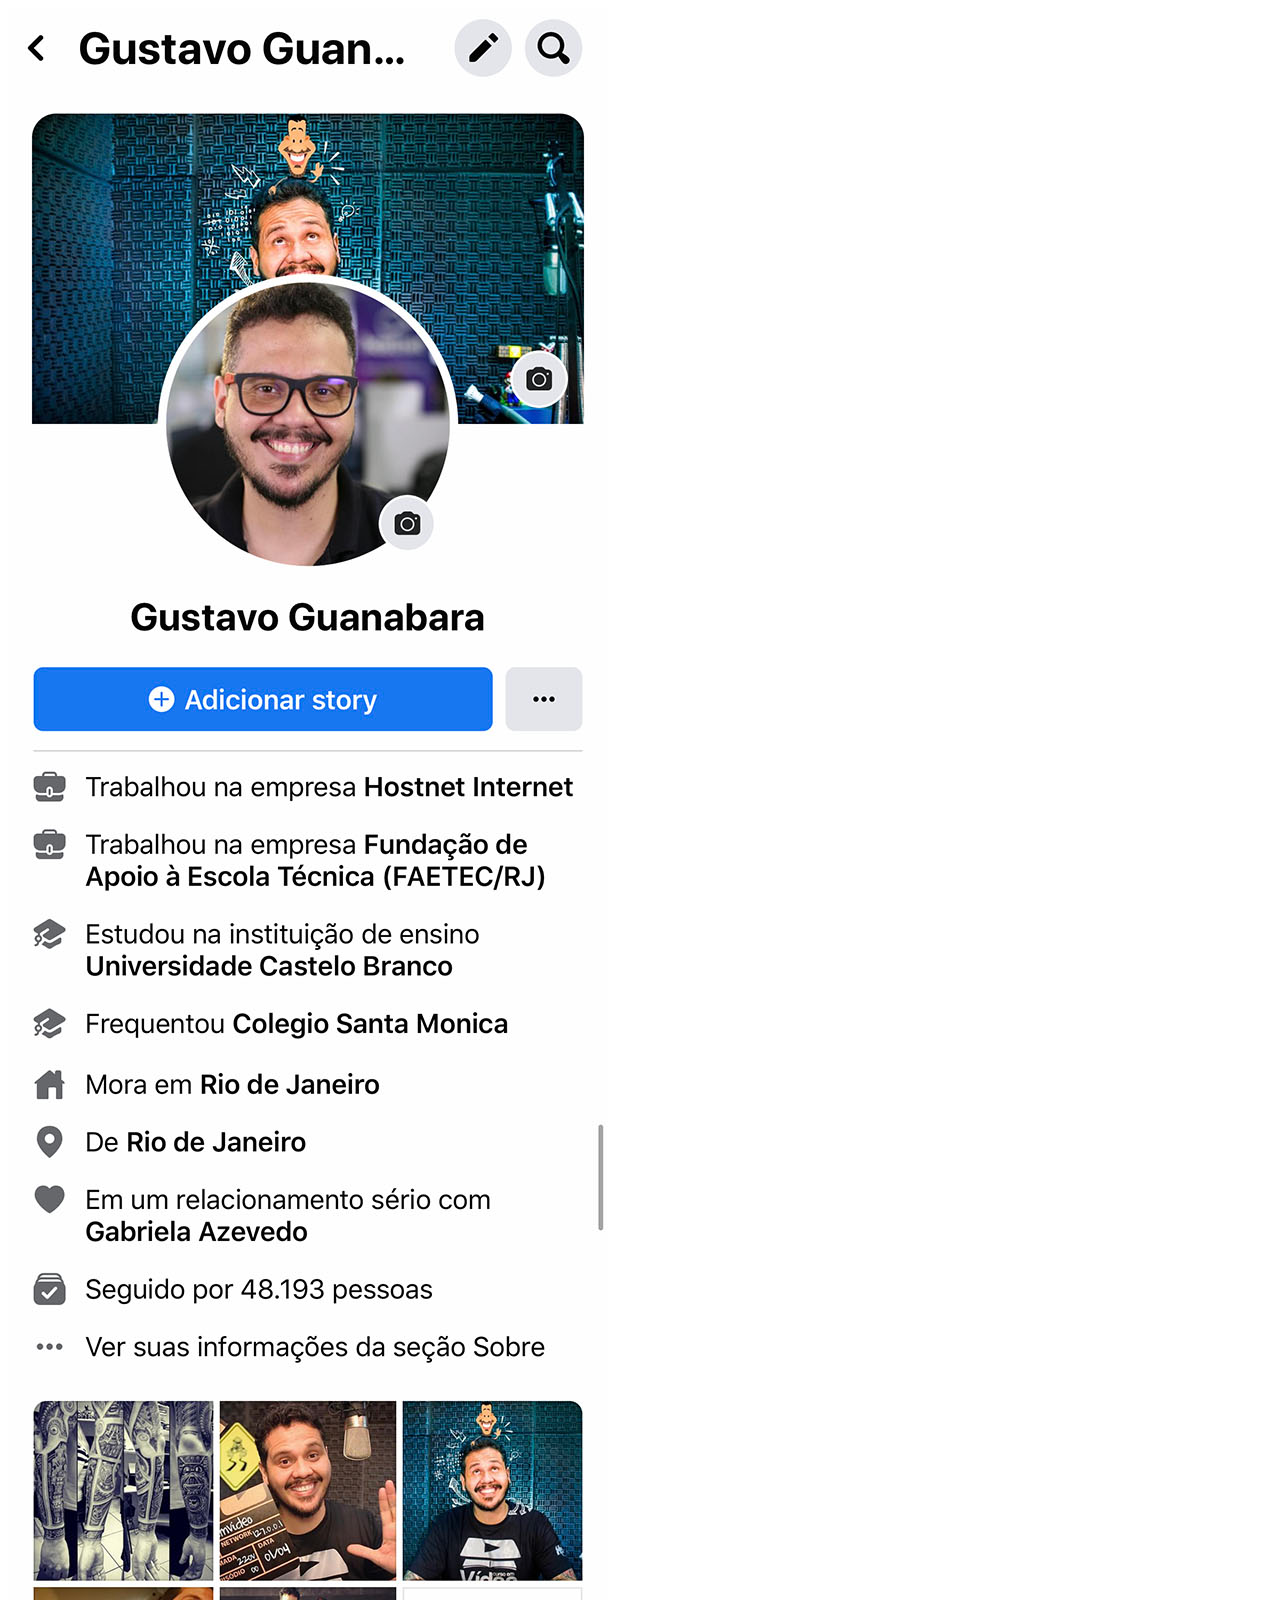
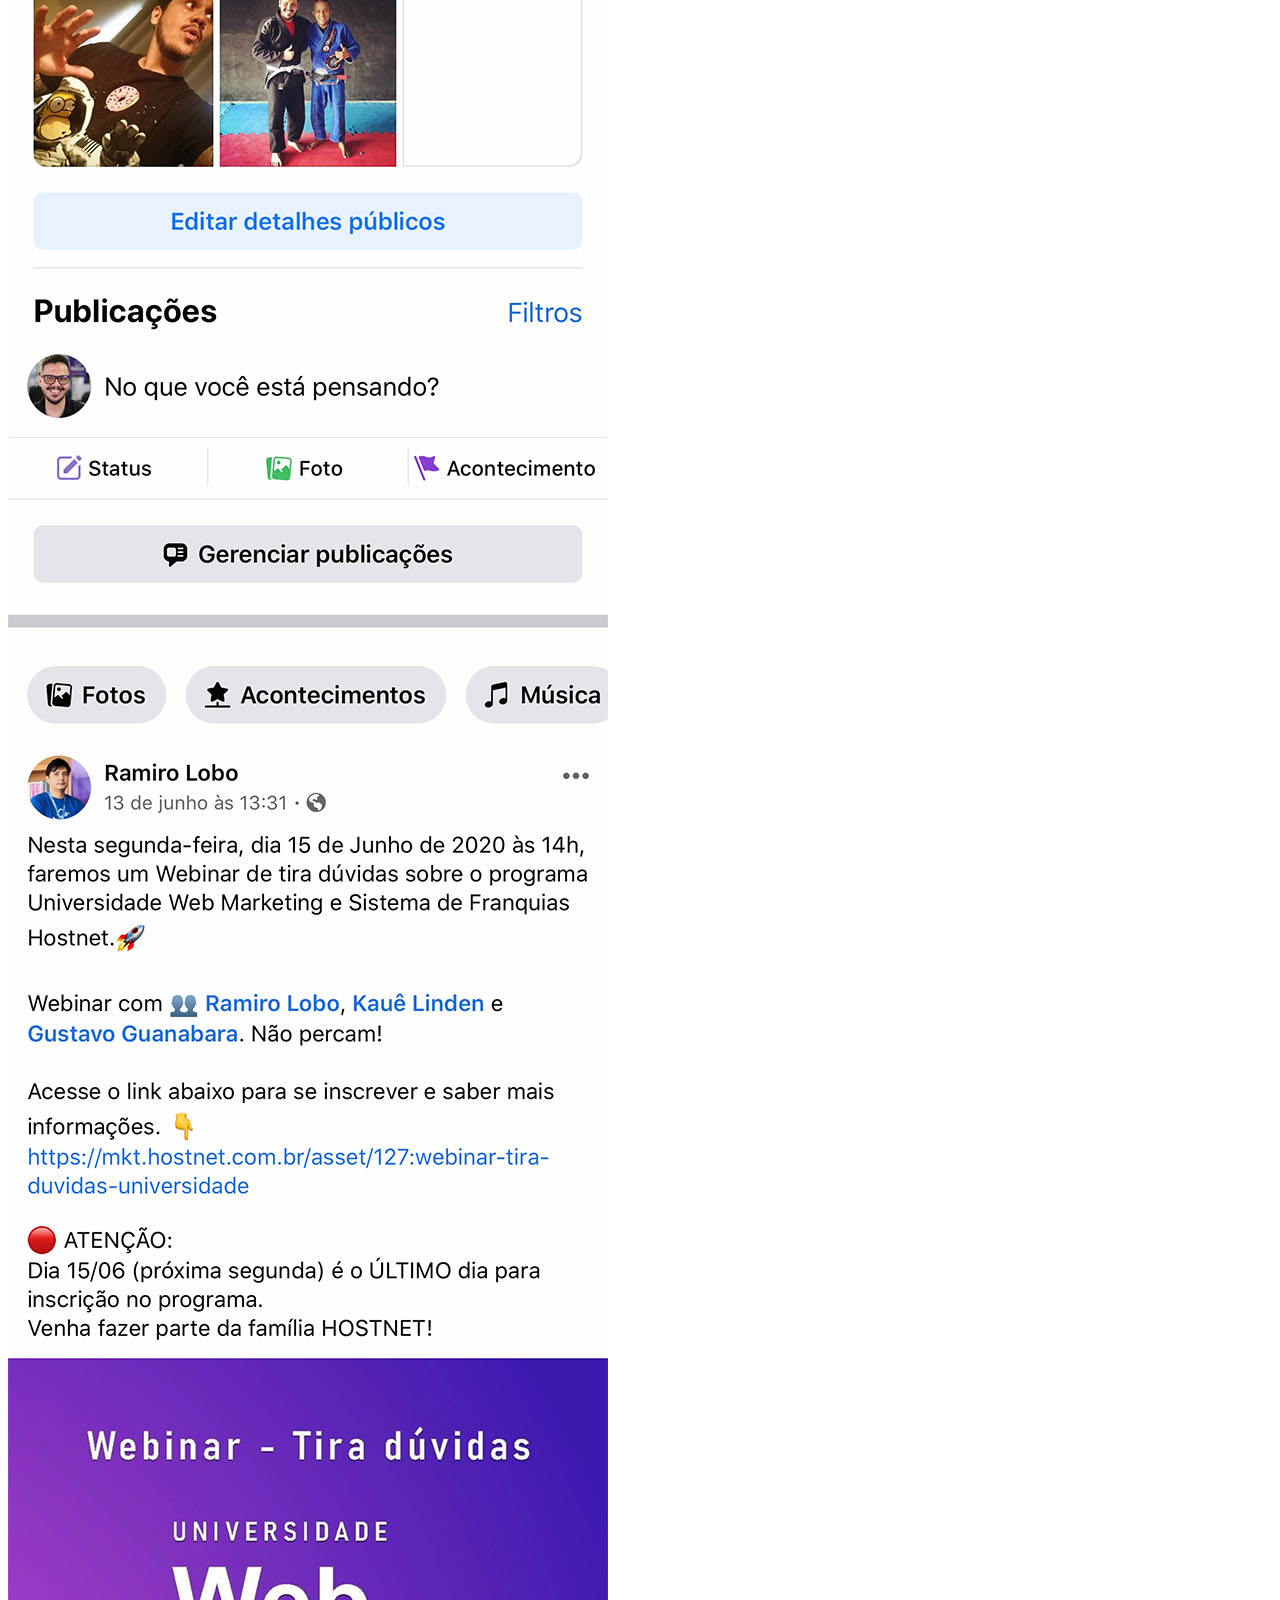
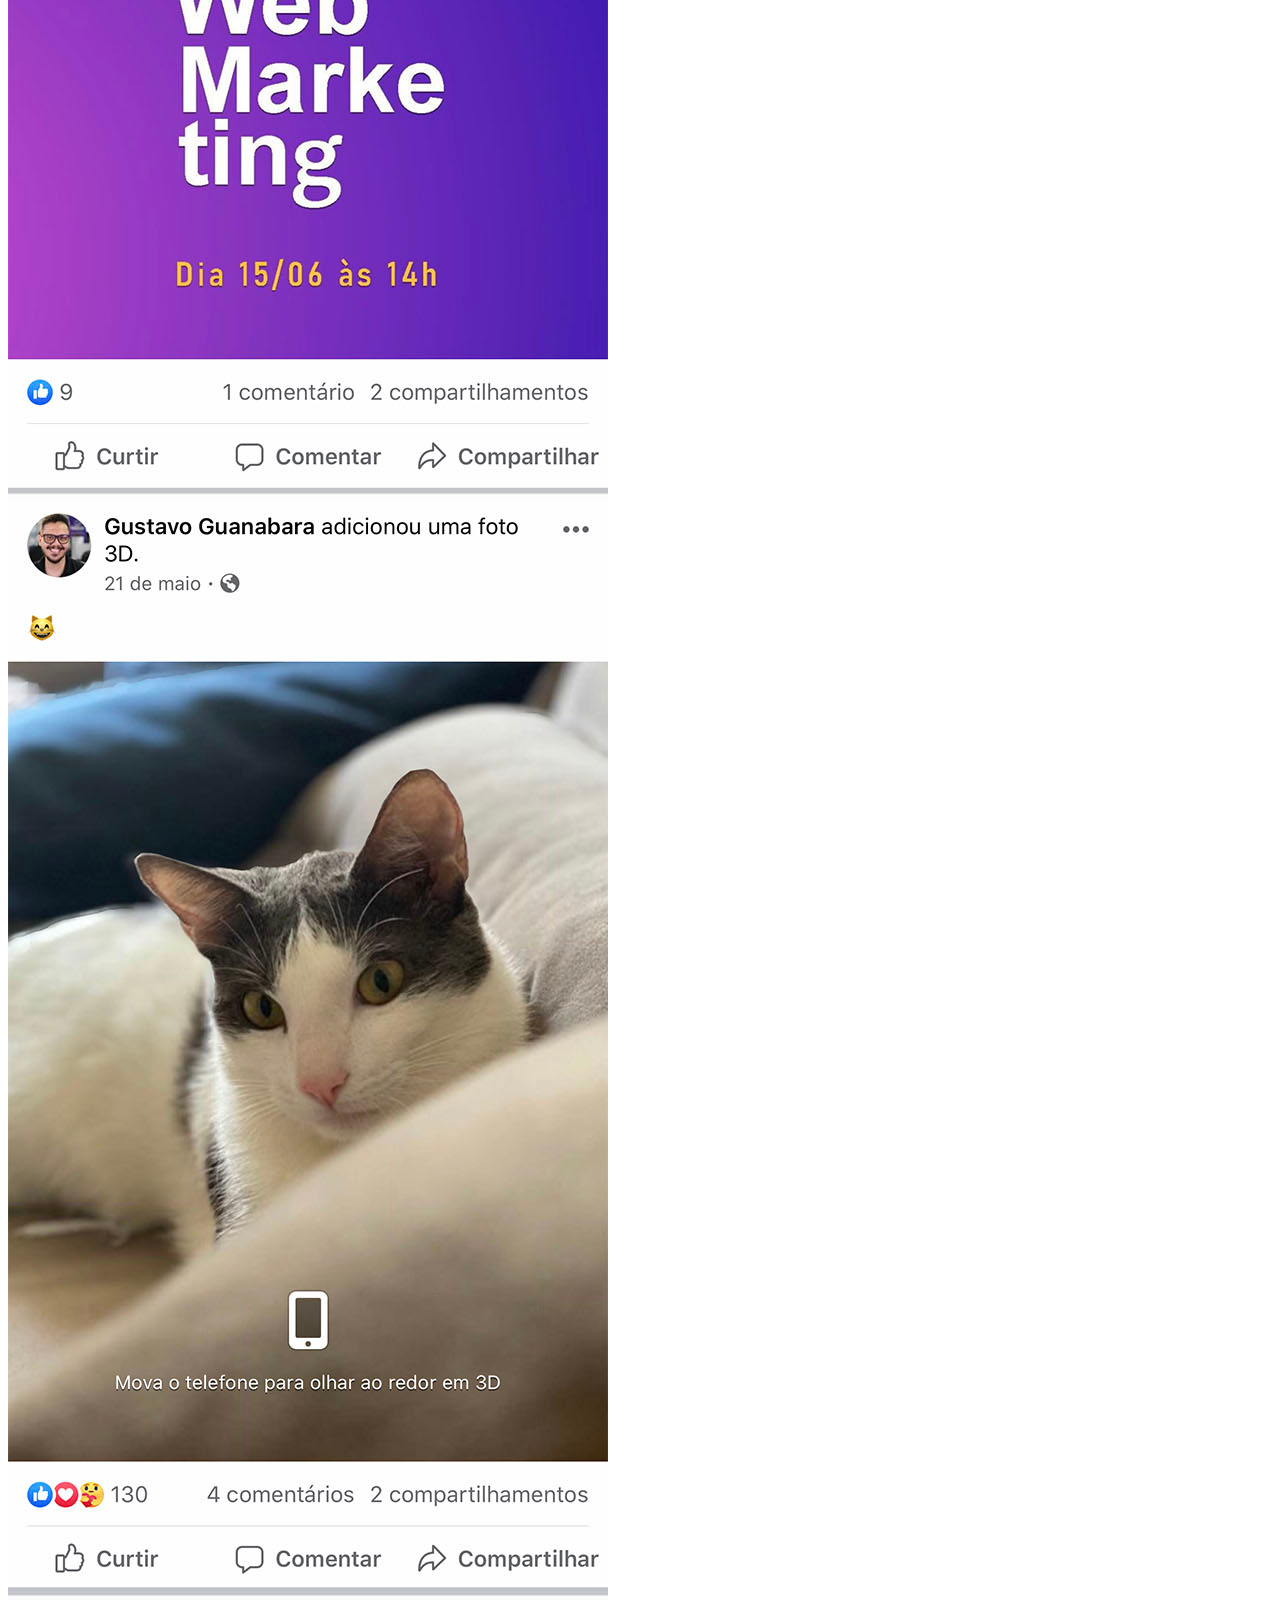
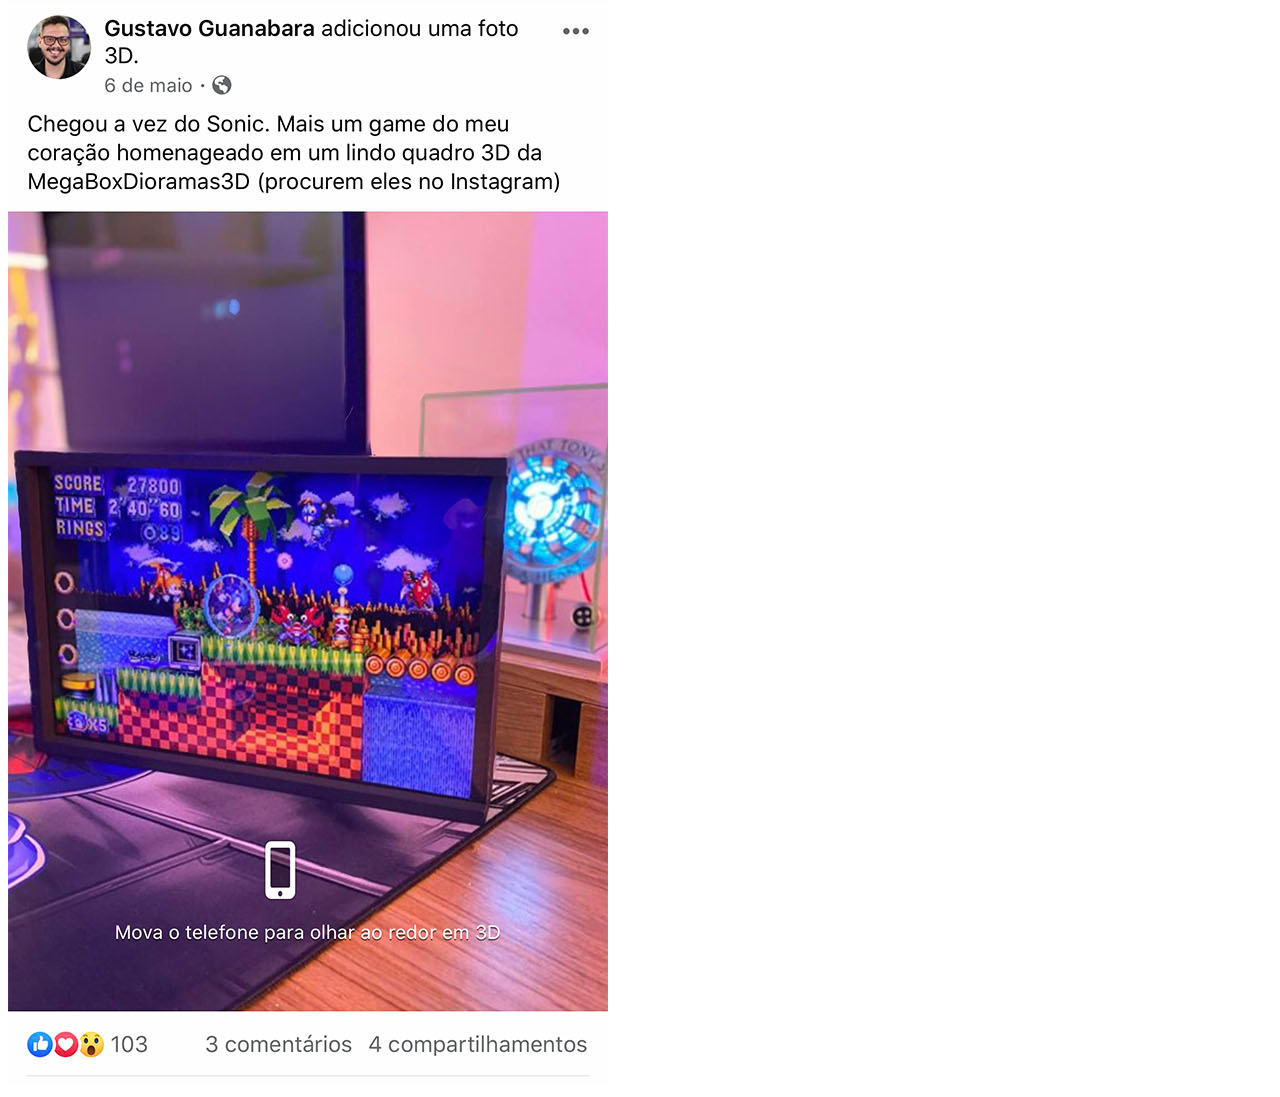
==== facebook.html @ 5e22e530 "primeira att projeto redes" ====
<!DOCTYPE html>
<html lang="pt-br">
<head>
    <meta charset="UTF-8">
    <meta http-equiv="X-UA-Compatible" content="IE=edge">
    <meta name="viewport" content="width=device-width, initial-scale=1.0">
    <title>Document</title>
</head>
<body>
    <img src="imagens/tela-facebook.jpg" alt="tela do facebook">
</body>
</html>
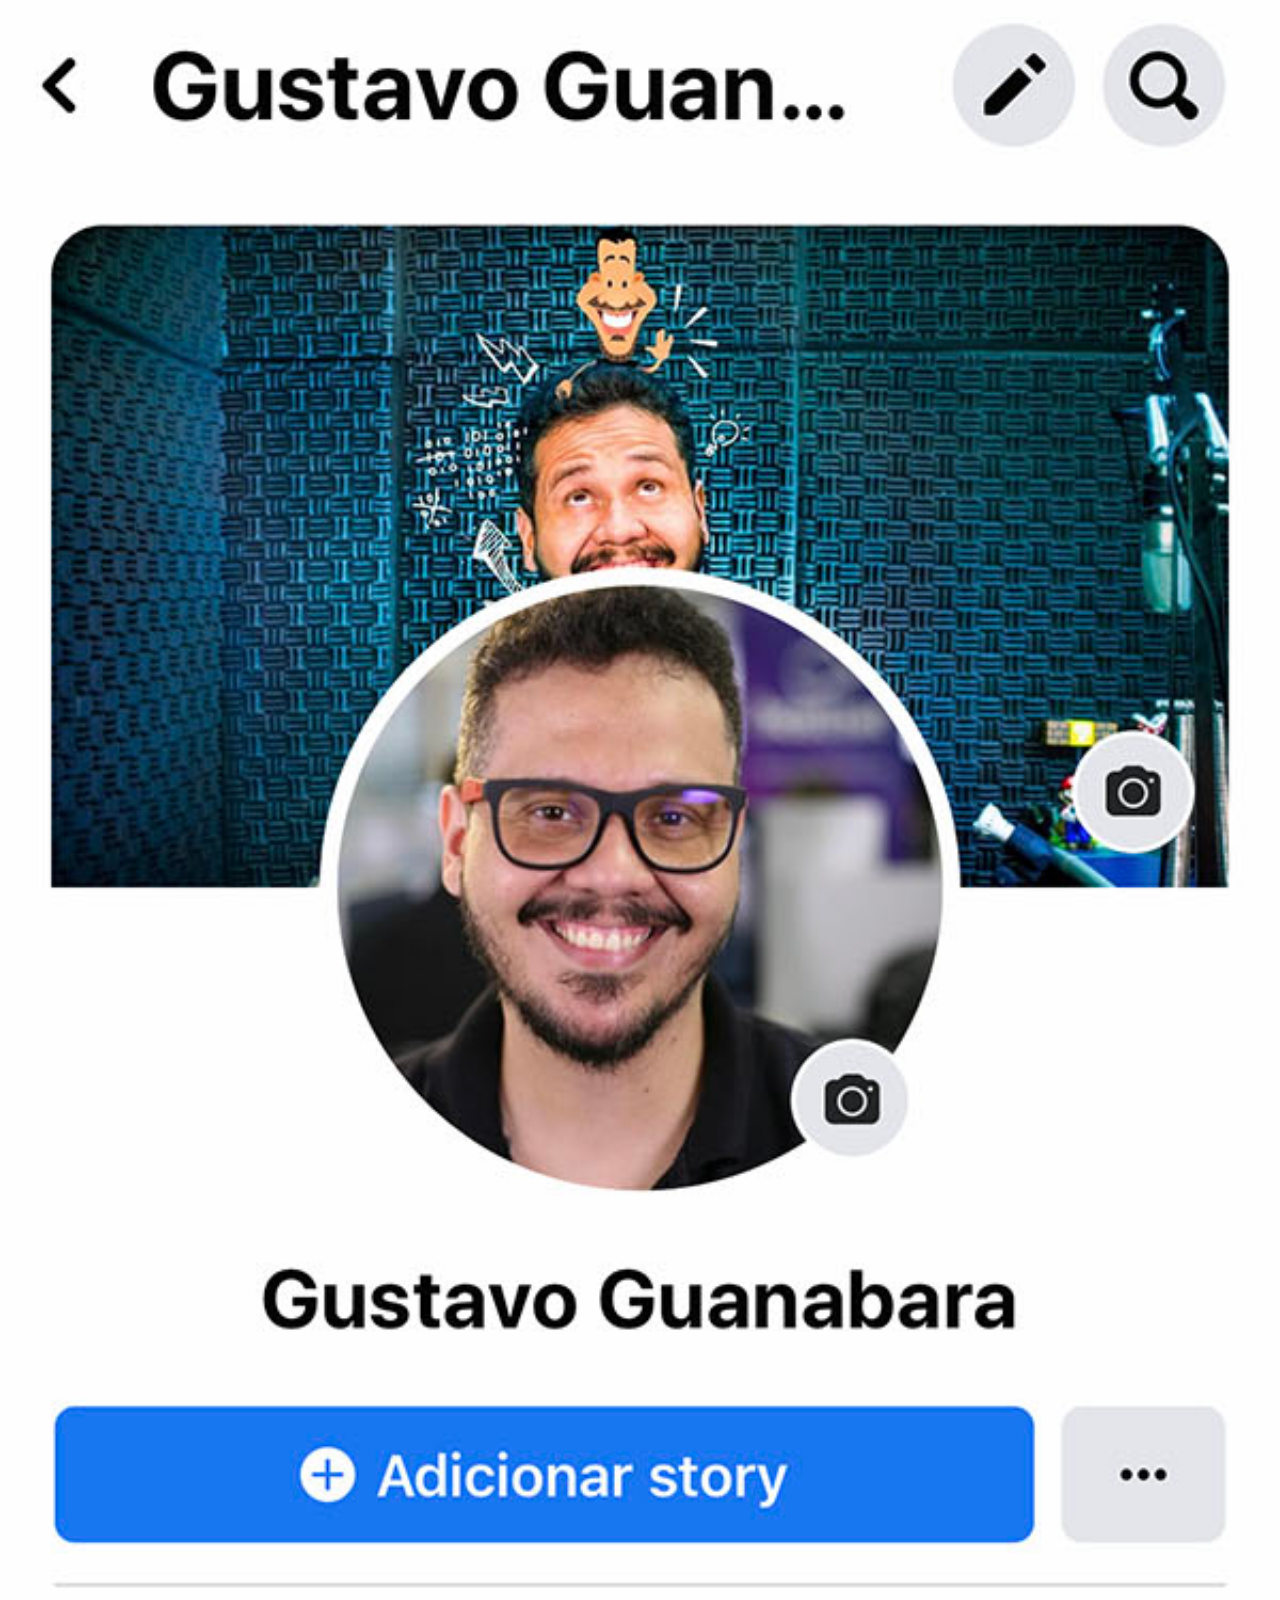
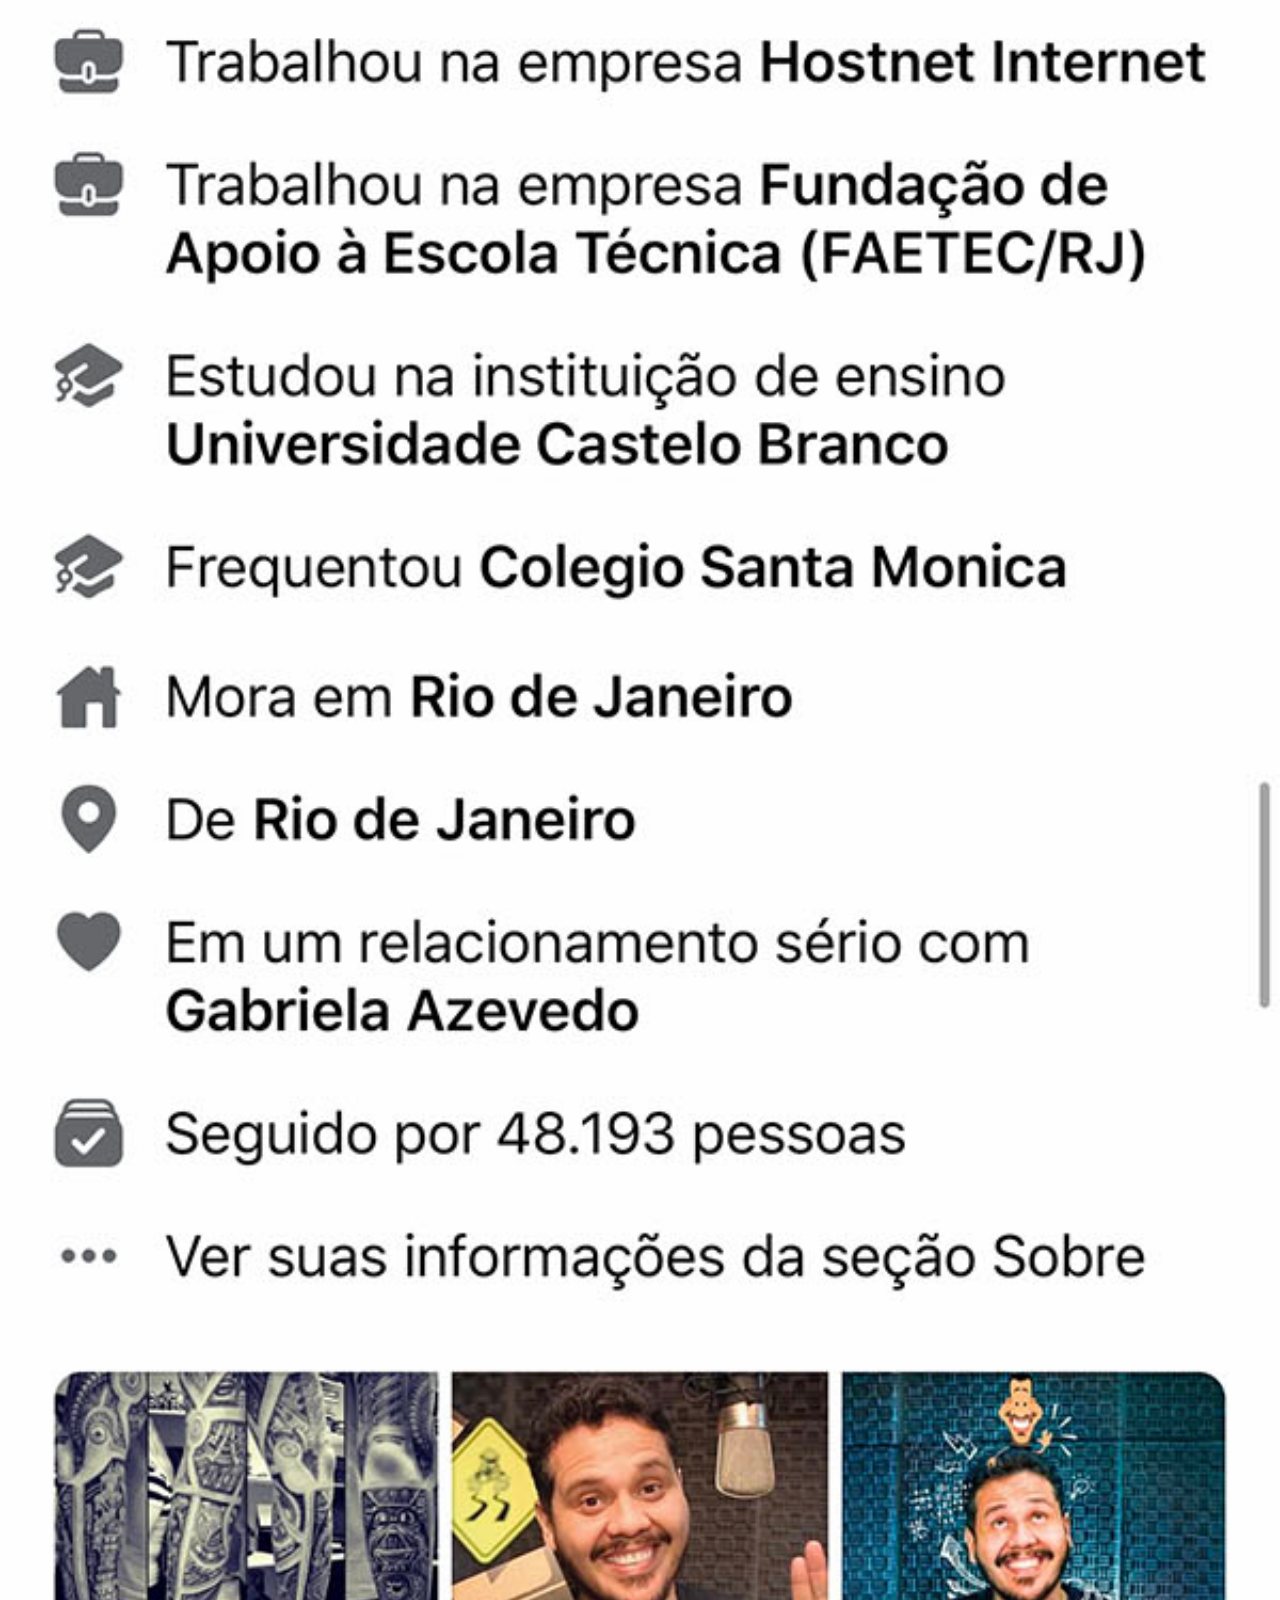
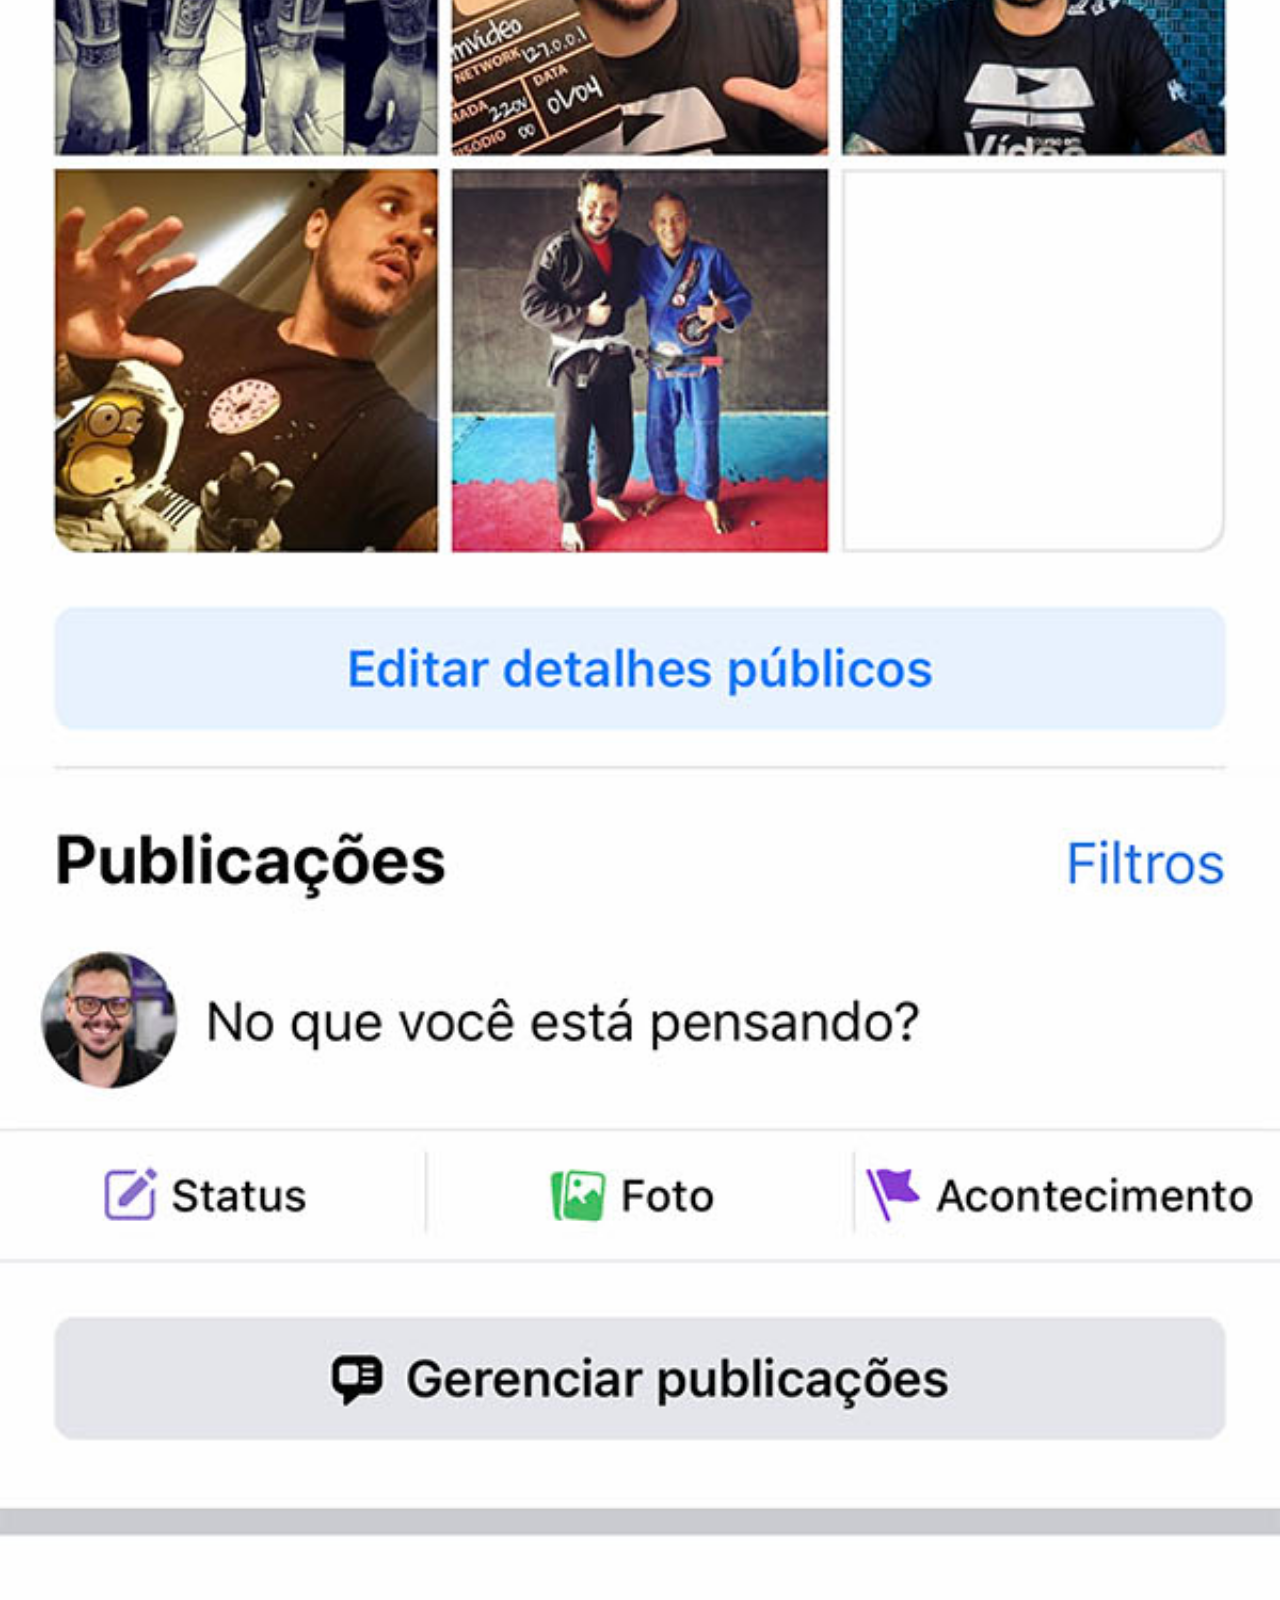
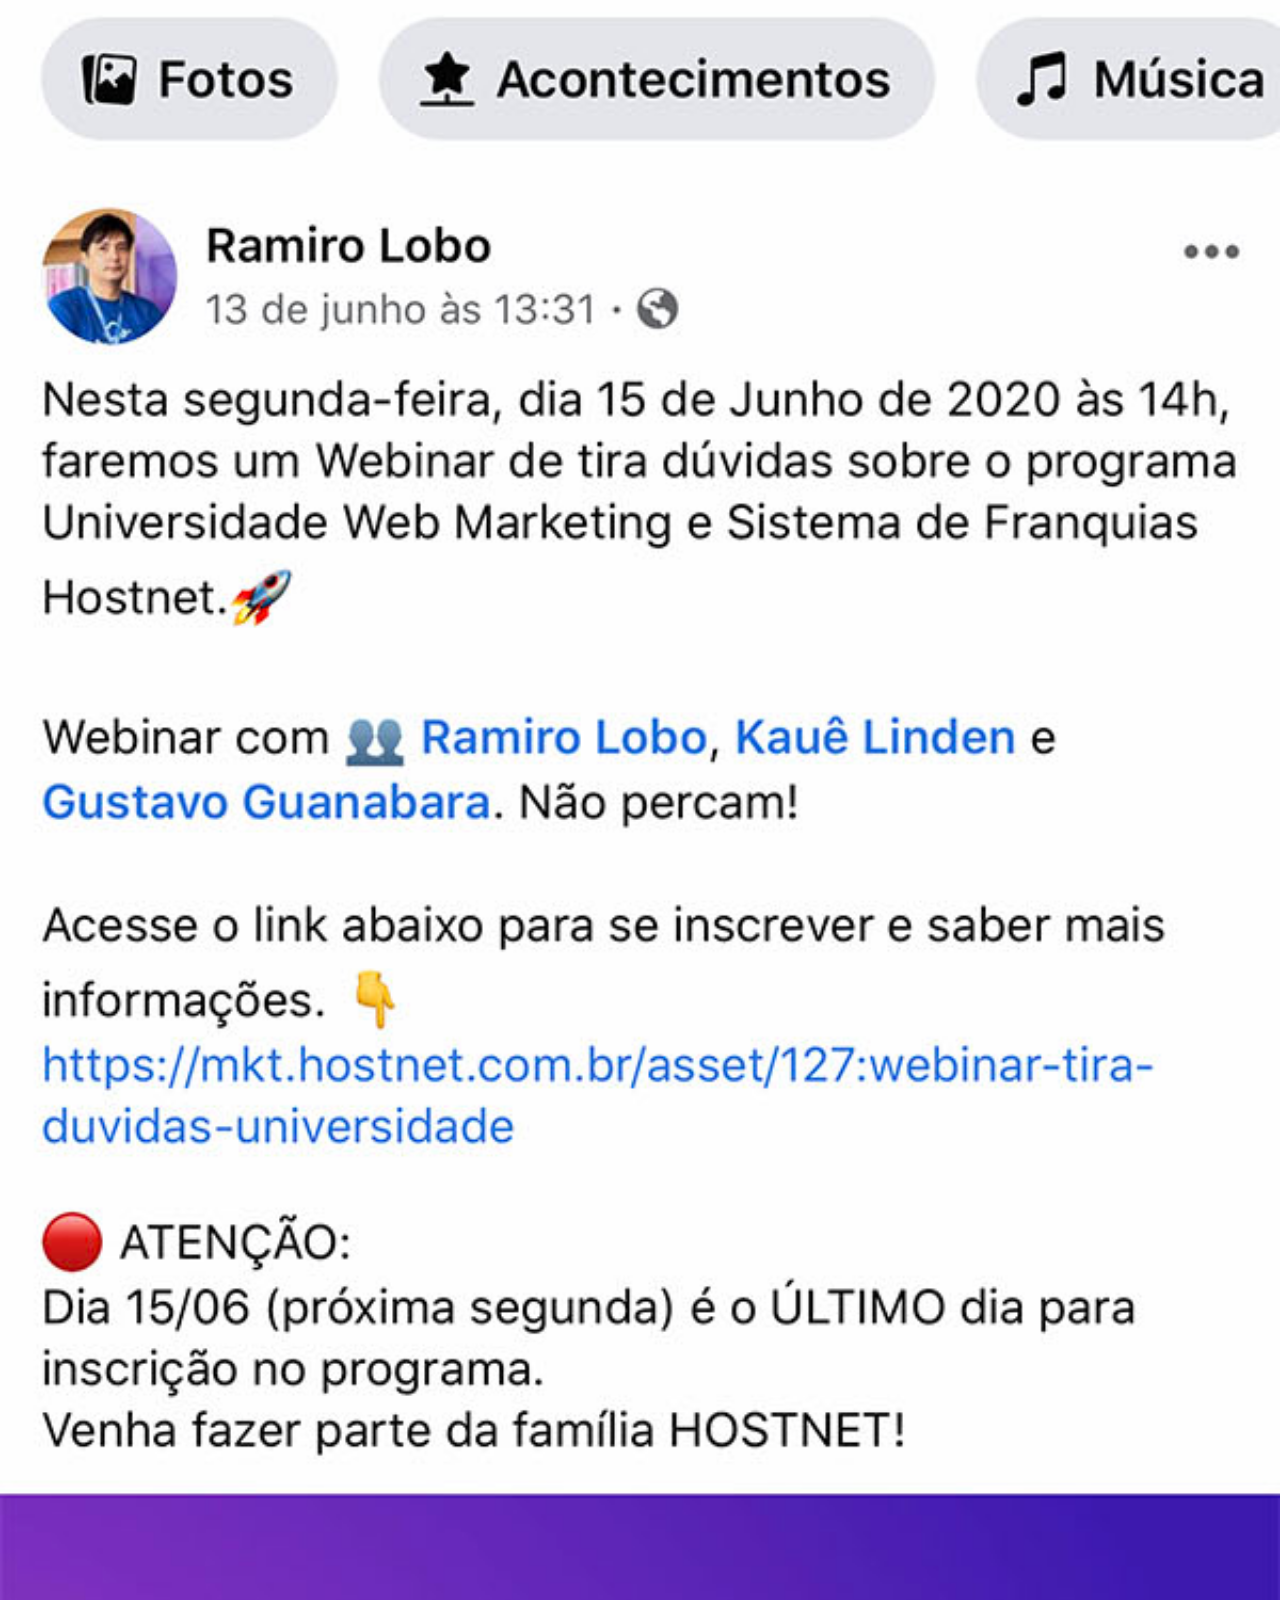
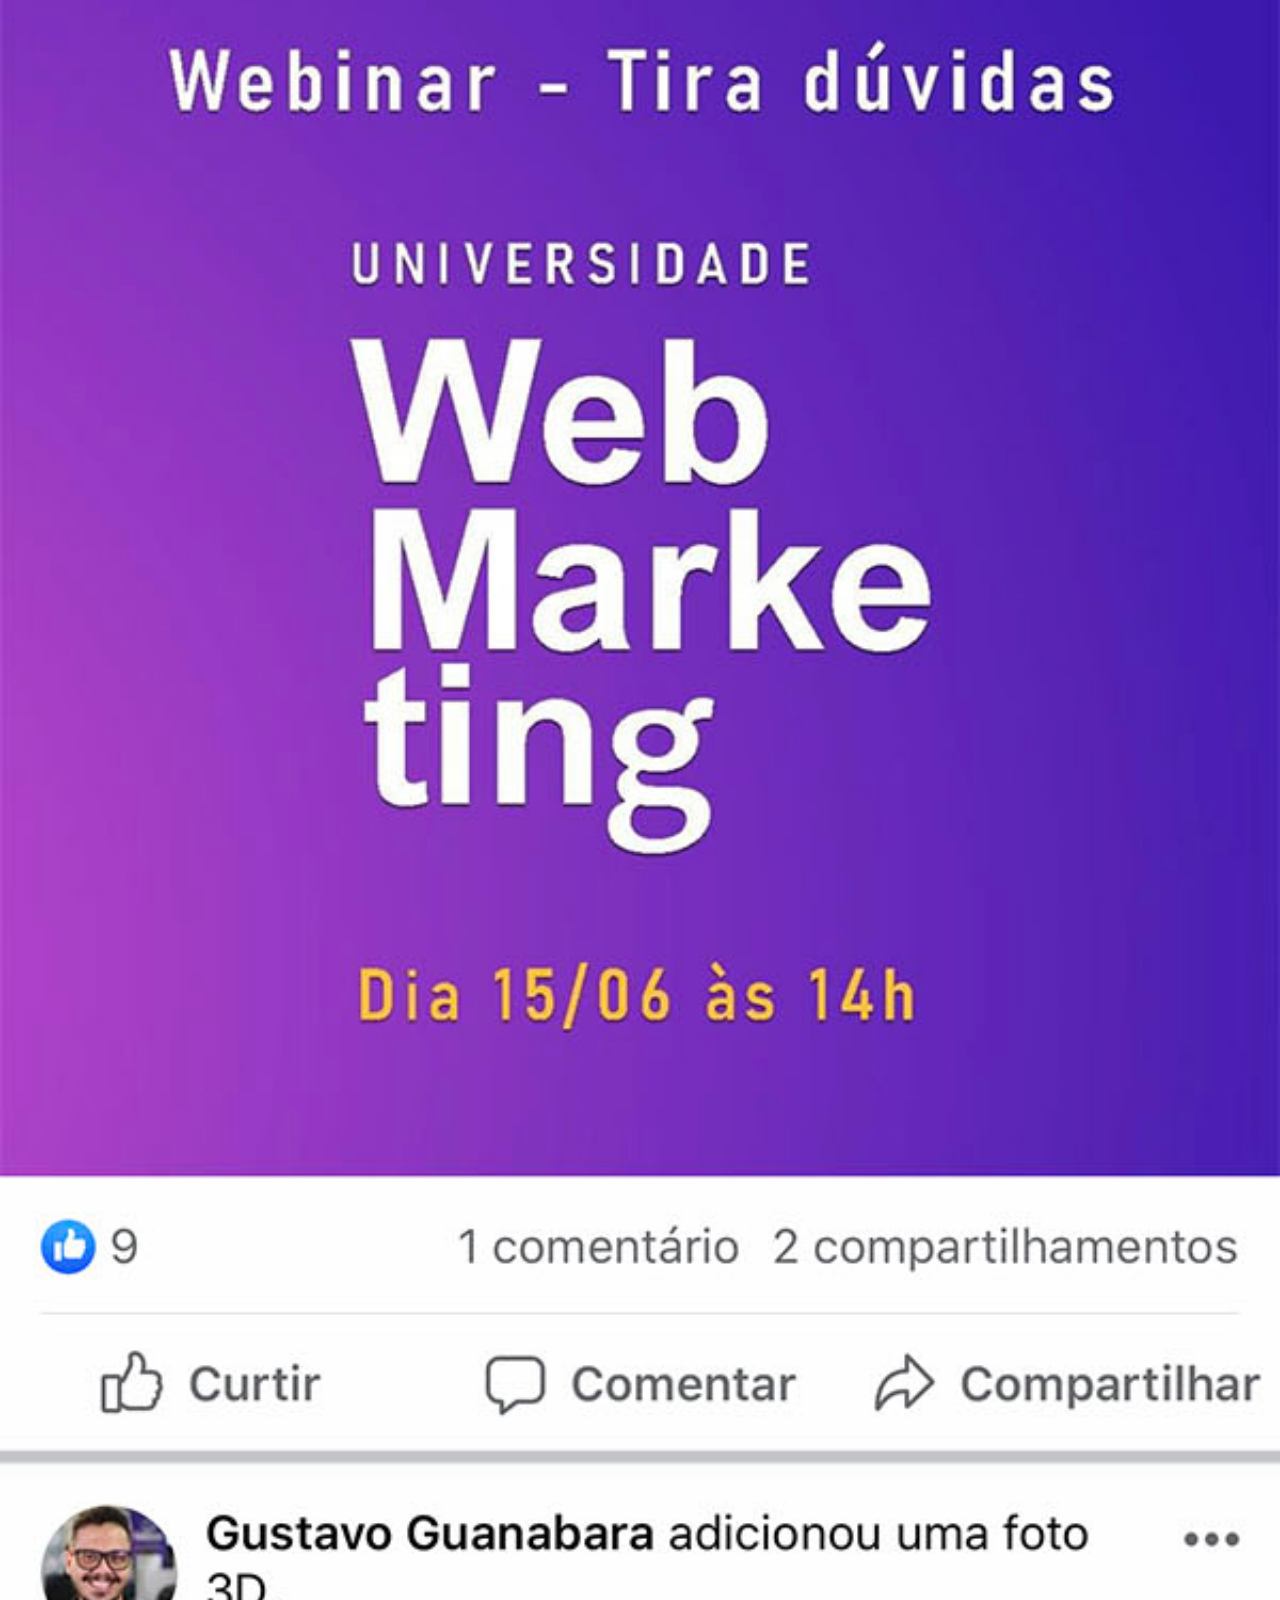
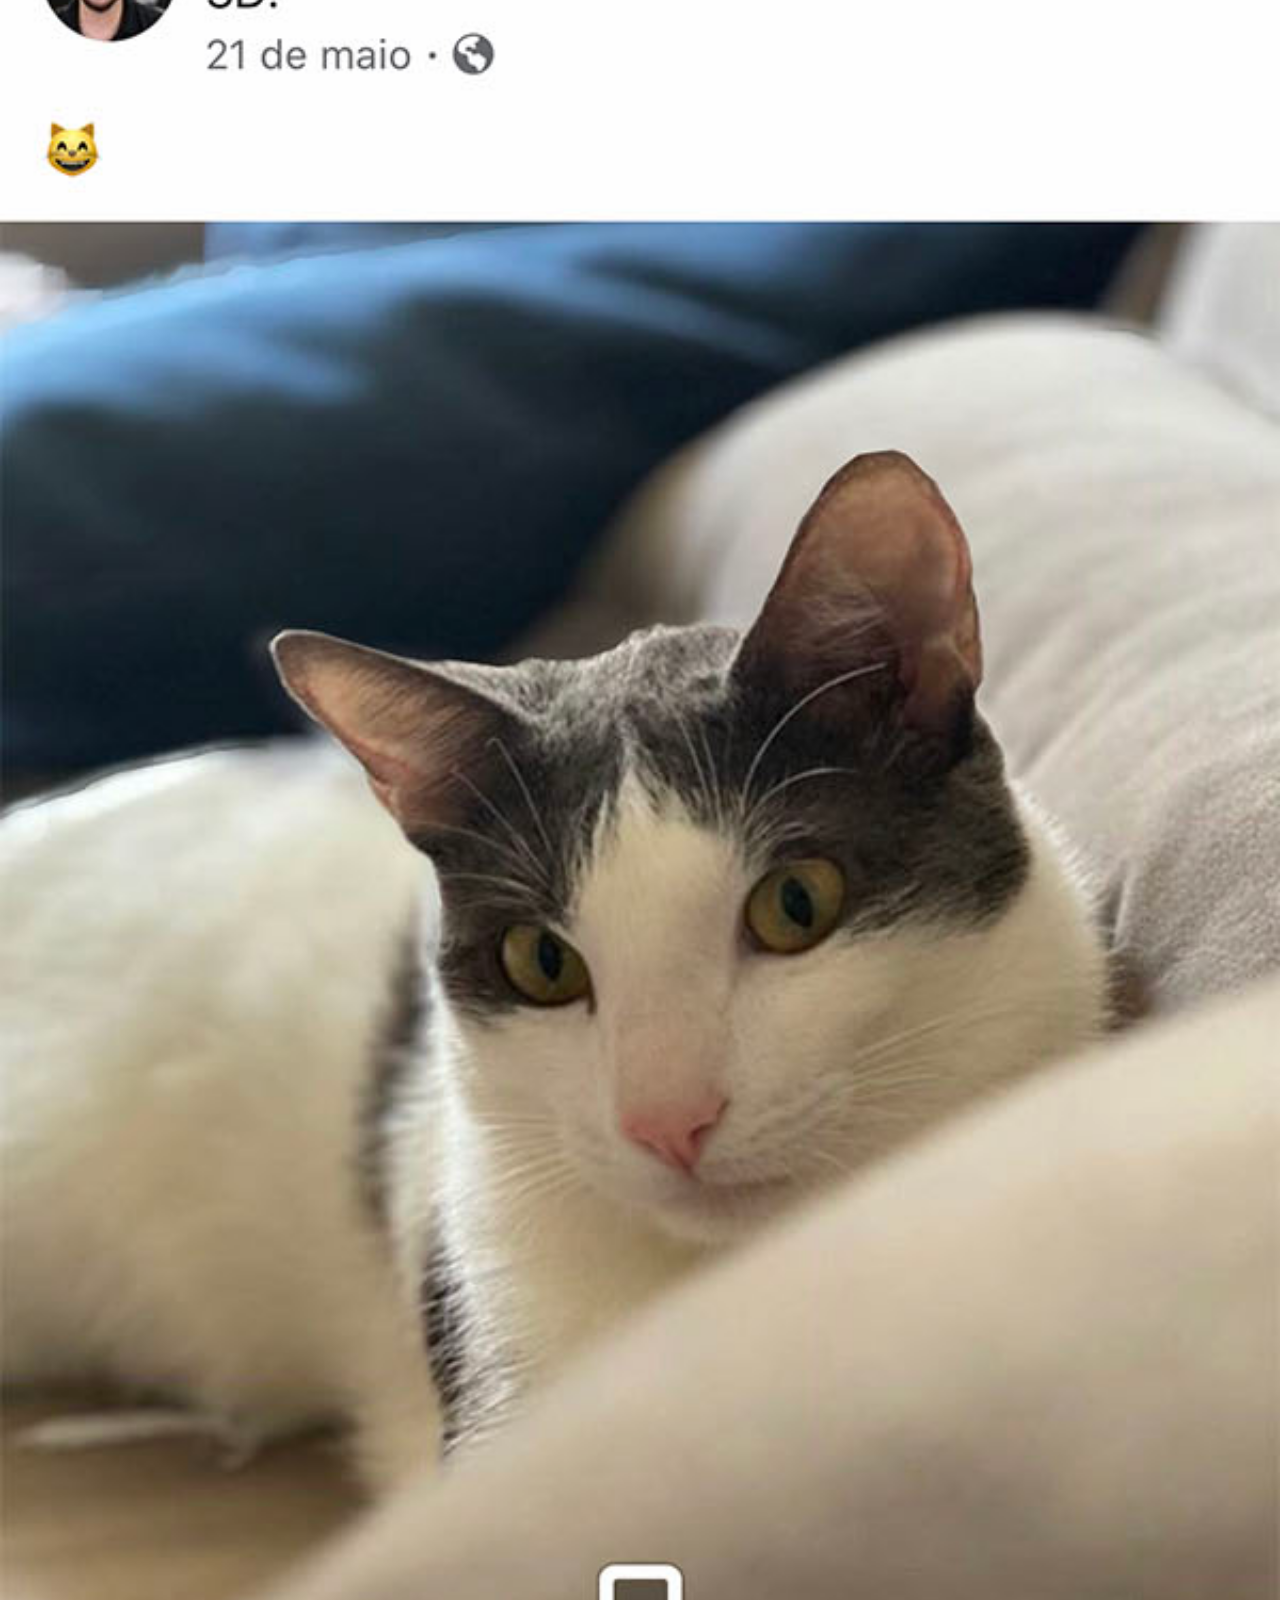
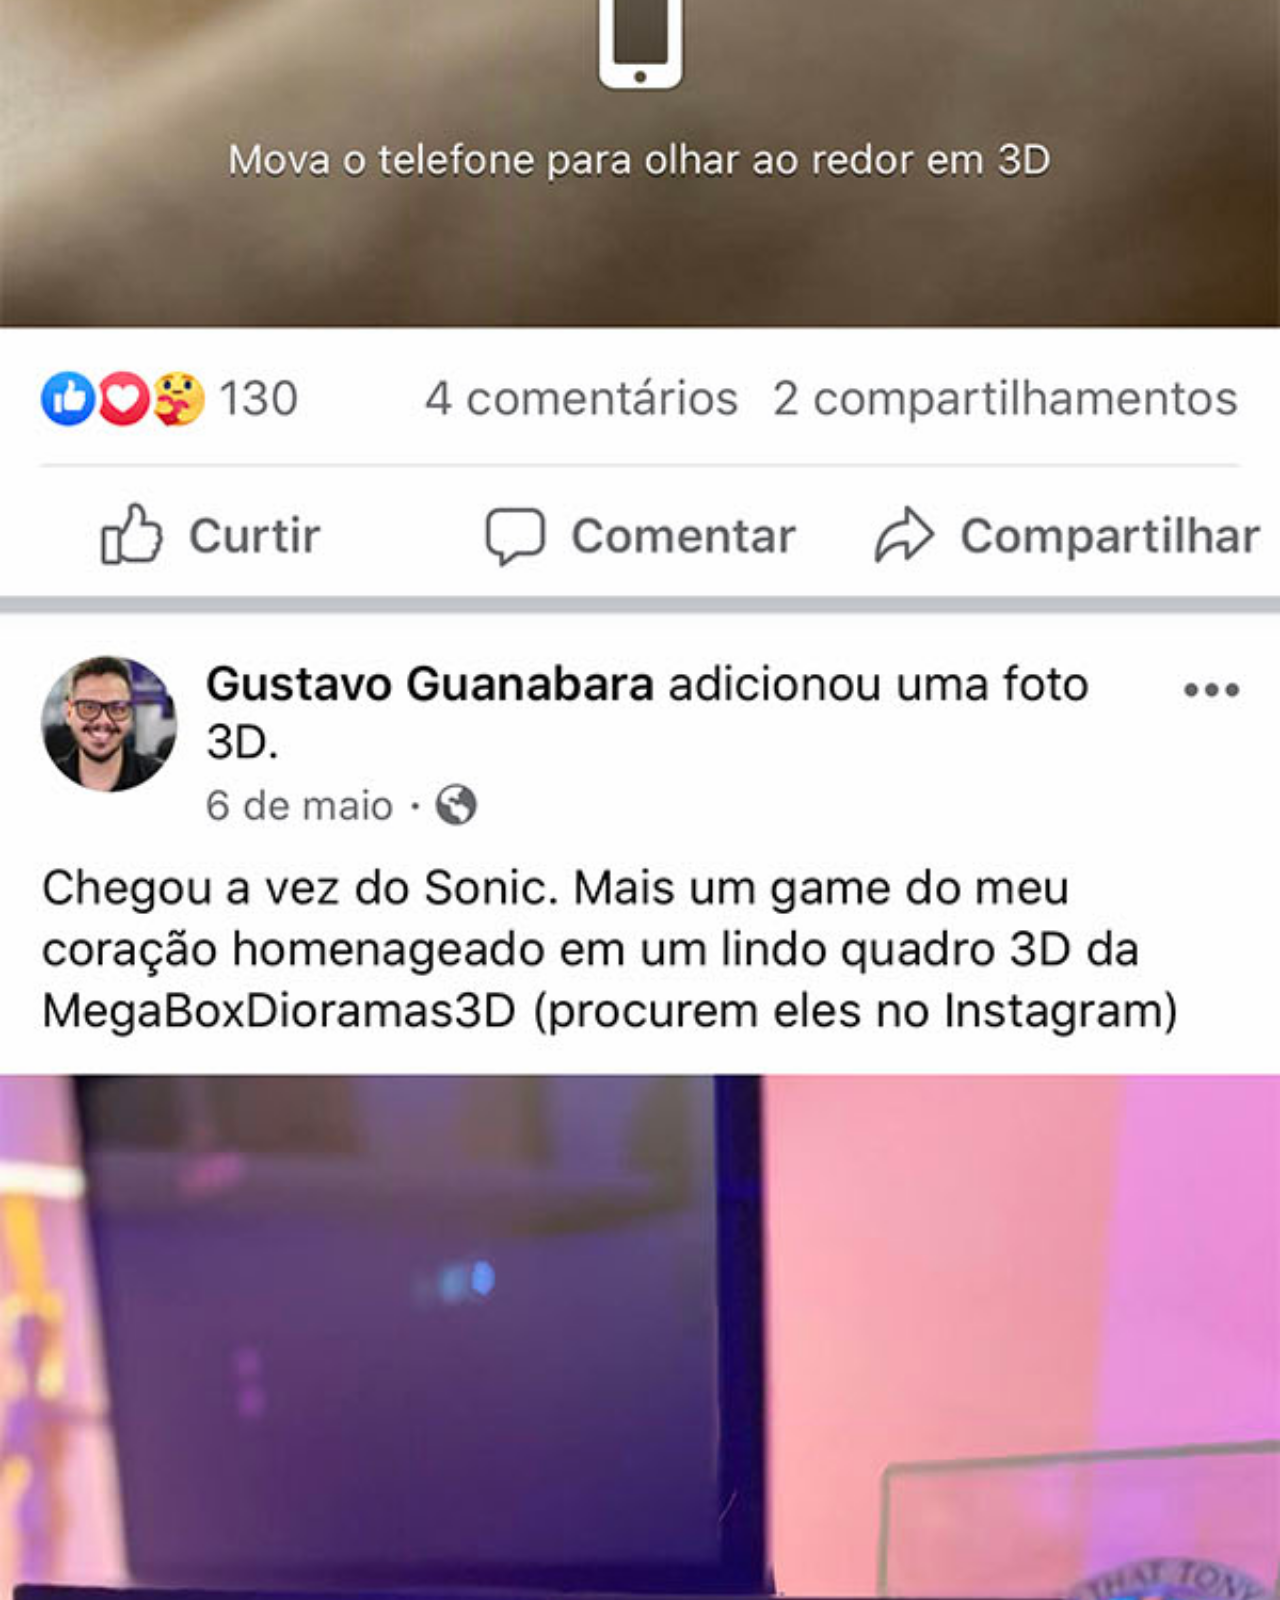
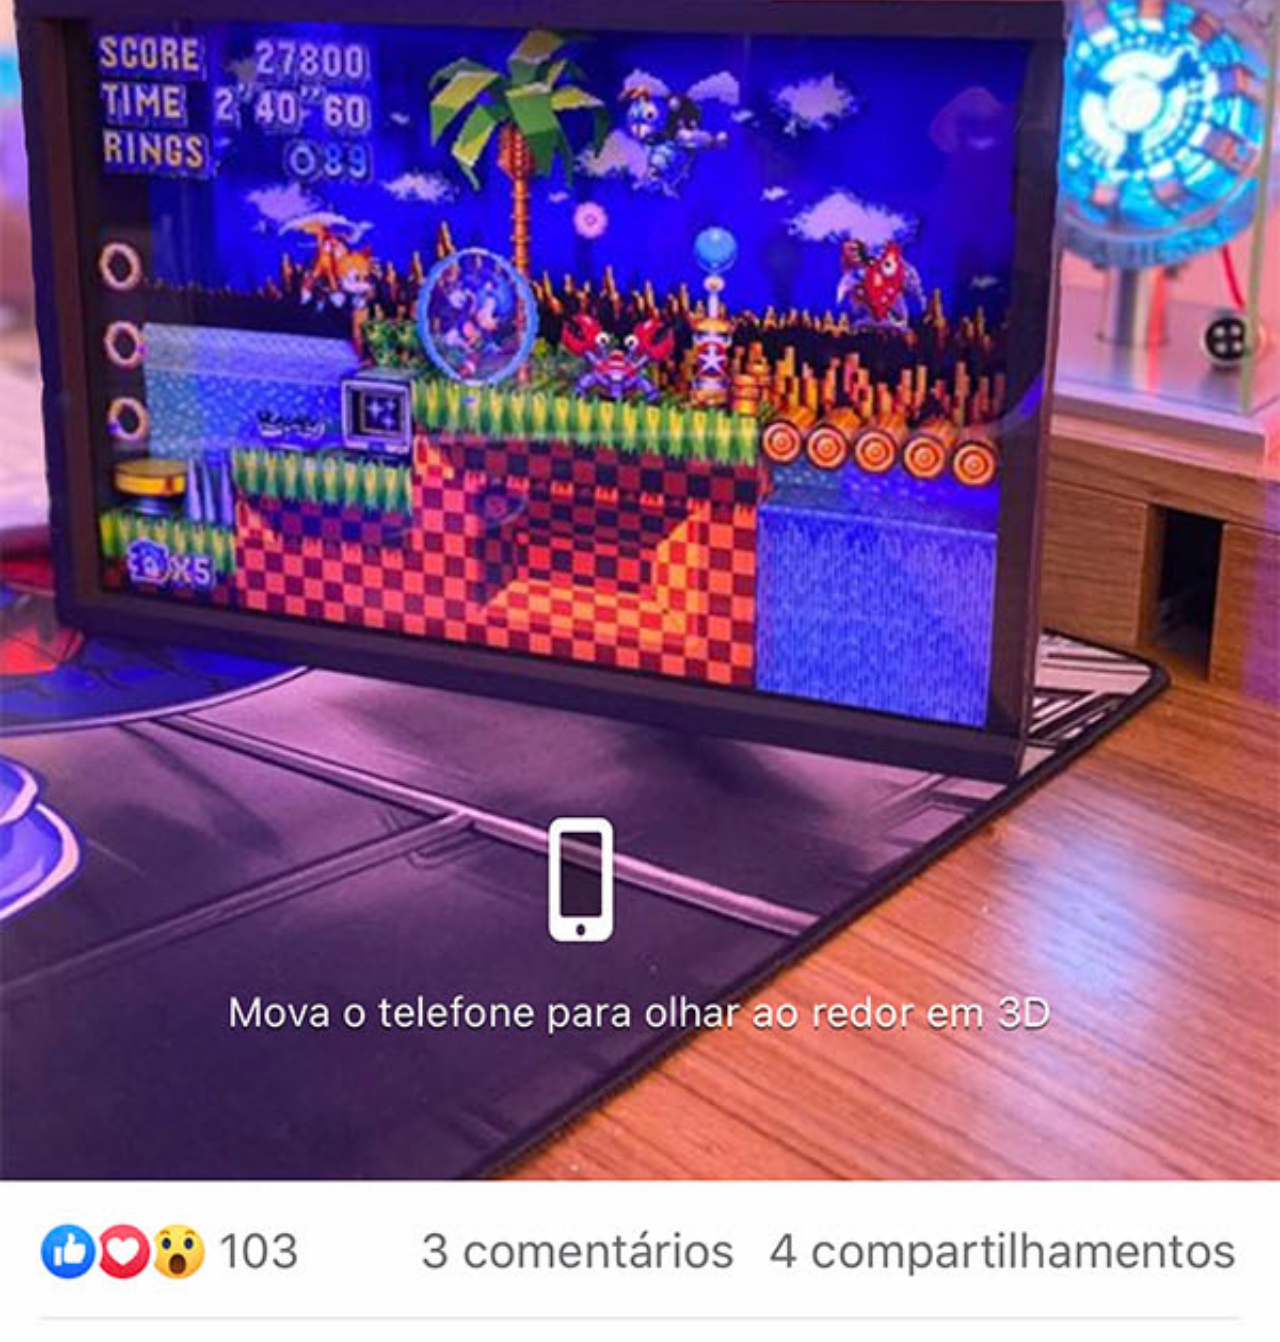
==== commit 0c6bc239: "melhorando alguns detalhes" ====
--- a/facebook.html
+++ b/facebook.html
@@ -4,6 +4,7 @@
     <meta charset="UTF-8">
     <meta http-equiv="X-UA-Compatible" content="IE=edge">
     <meta name="viewport" content="width=device-width, initial-scale=1.0">
+    <link rel="stylesheet" href="style-social.css">
     <title>Document</title>
 </head>
 <body>
--- a/style-social.css
+++ b/style-social.css
@@ -0,0 +1,24 @@
+* {
+    margin: 0px;
+    padding: 0px;
+    font-family: Arial, Helvetica, sans-serif;
+}
+img {
+    width: 100%
+}
+a {
+    background-color: rgba(255, 0, 0, 0.562);
+    color:white;
+    padding: 20px;
+    display: block;
+    font-weight: bolder;
+    text-align: center;
+    text-decoration: none;
+}
+a:hover {
+    background-color: red;
+}
+::-webkit-scrollbar {
+    width: 0;
+    height: 0;
+}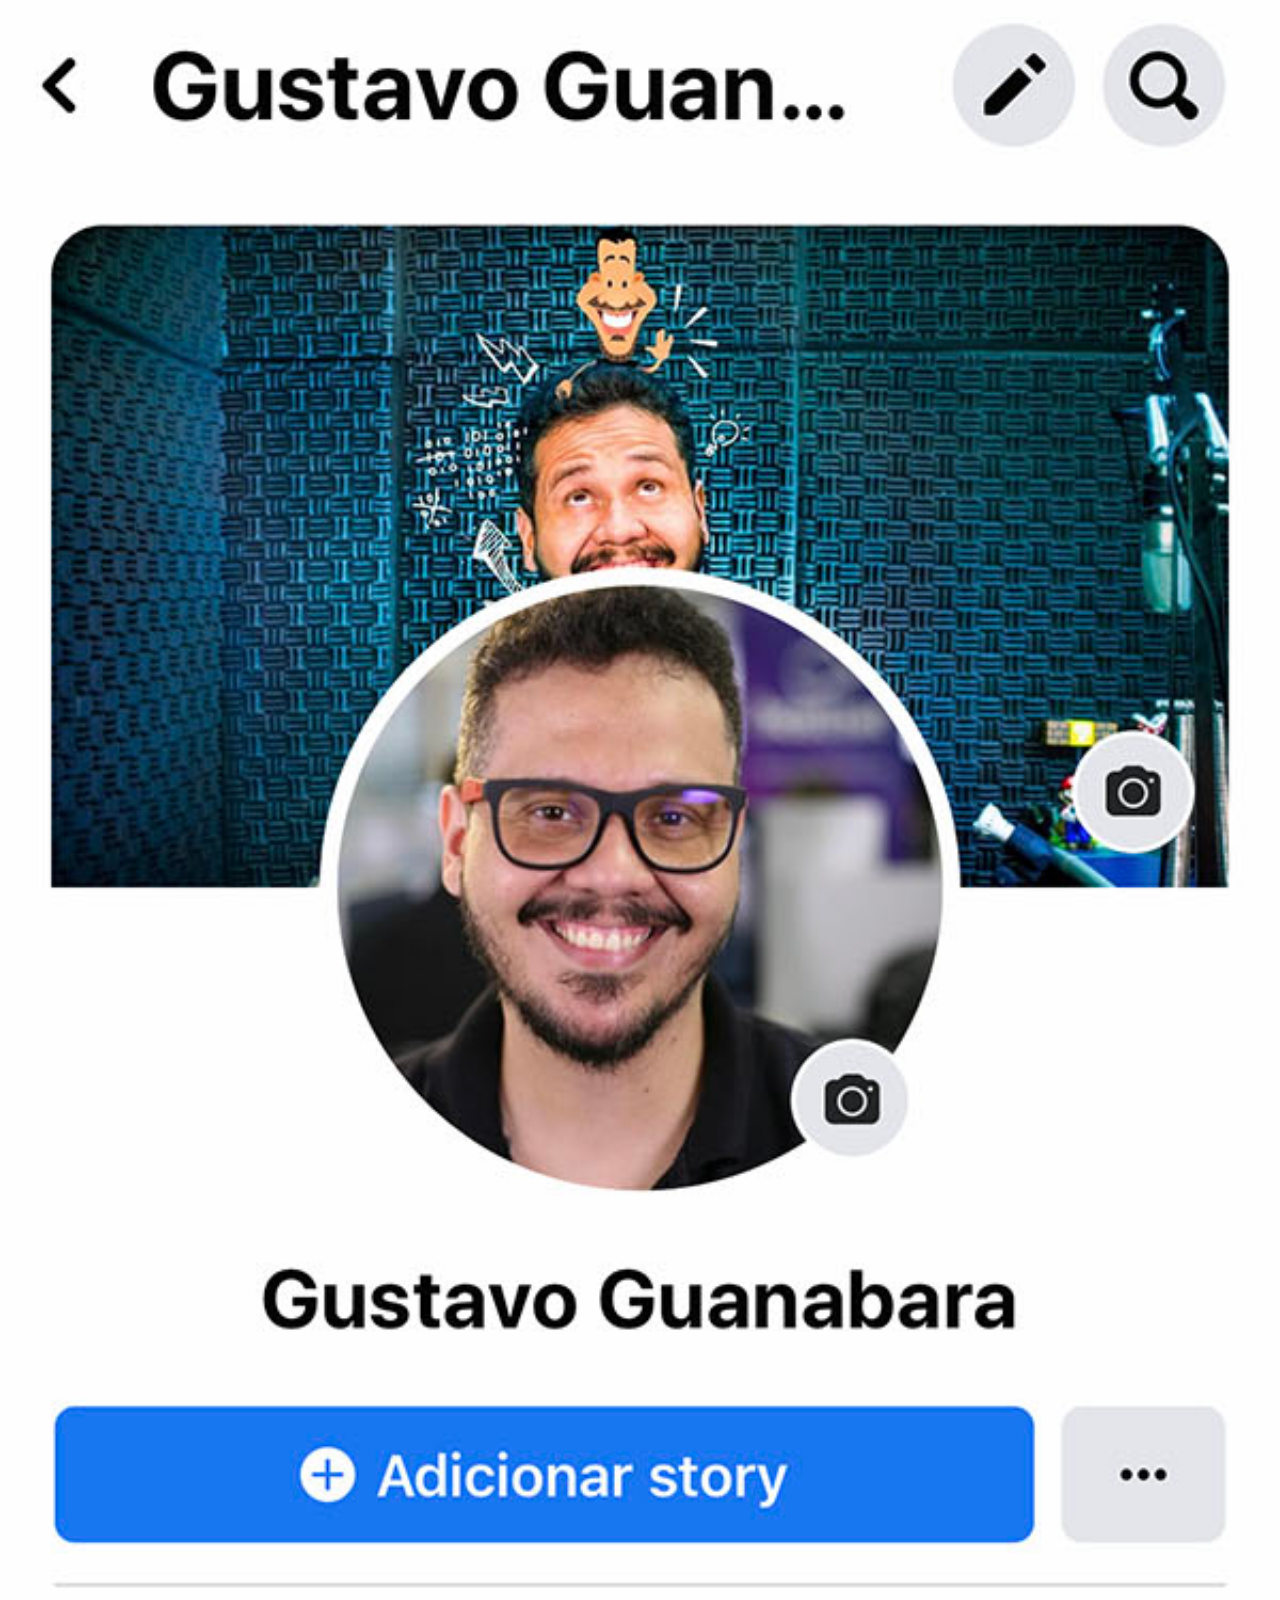
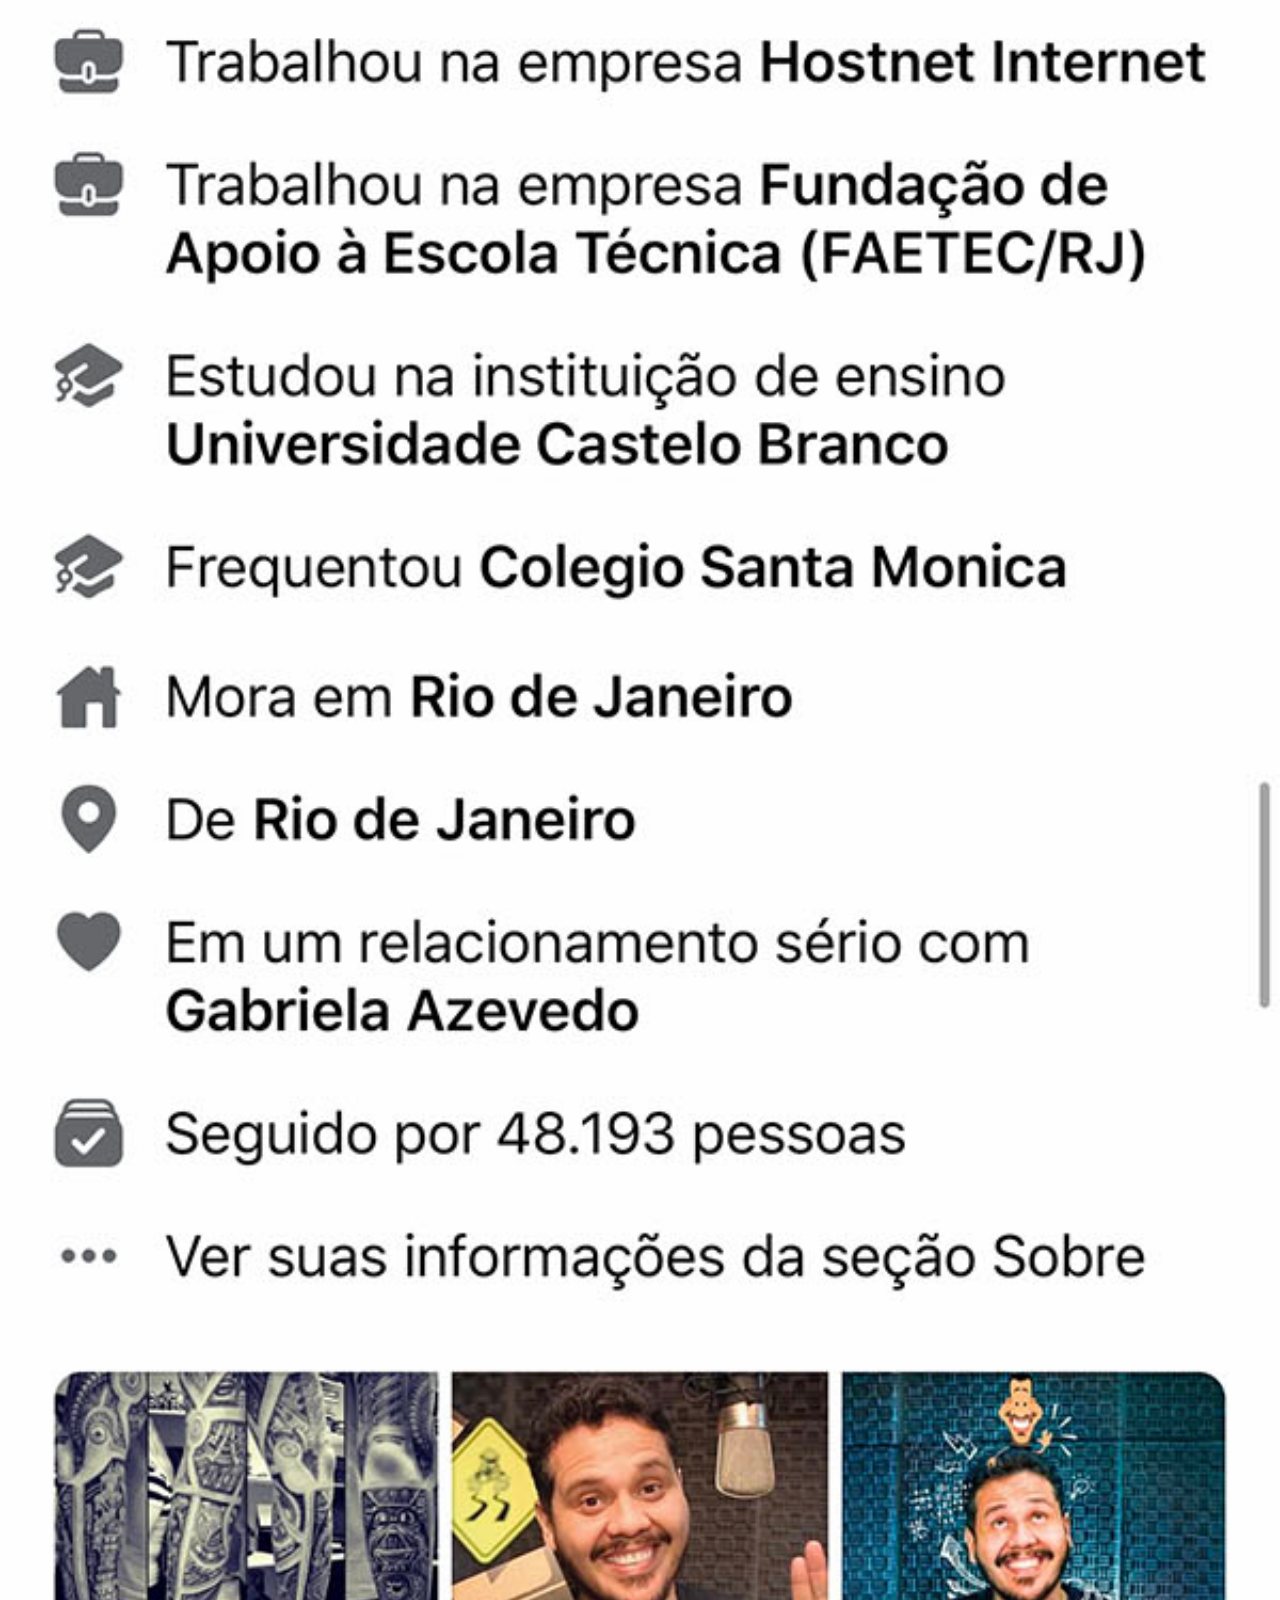
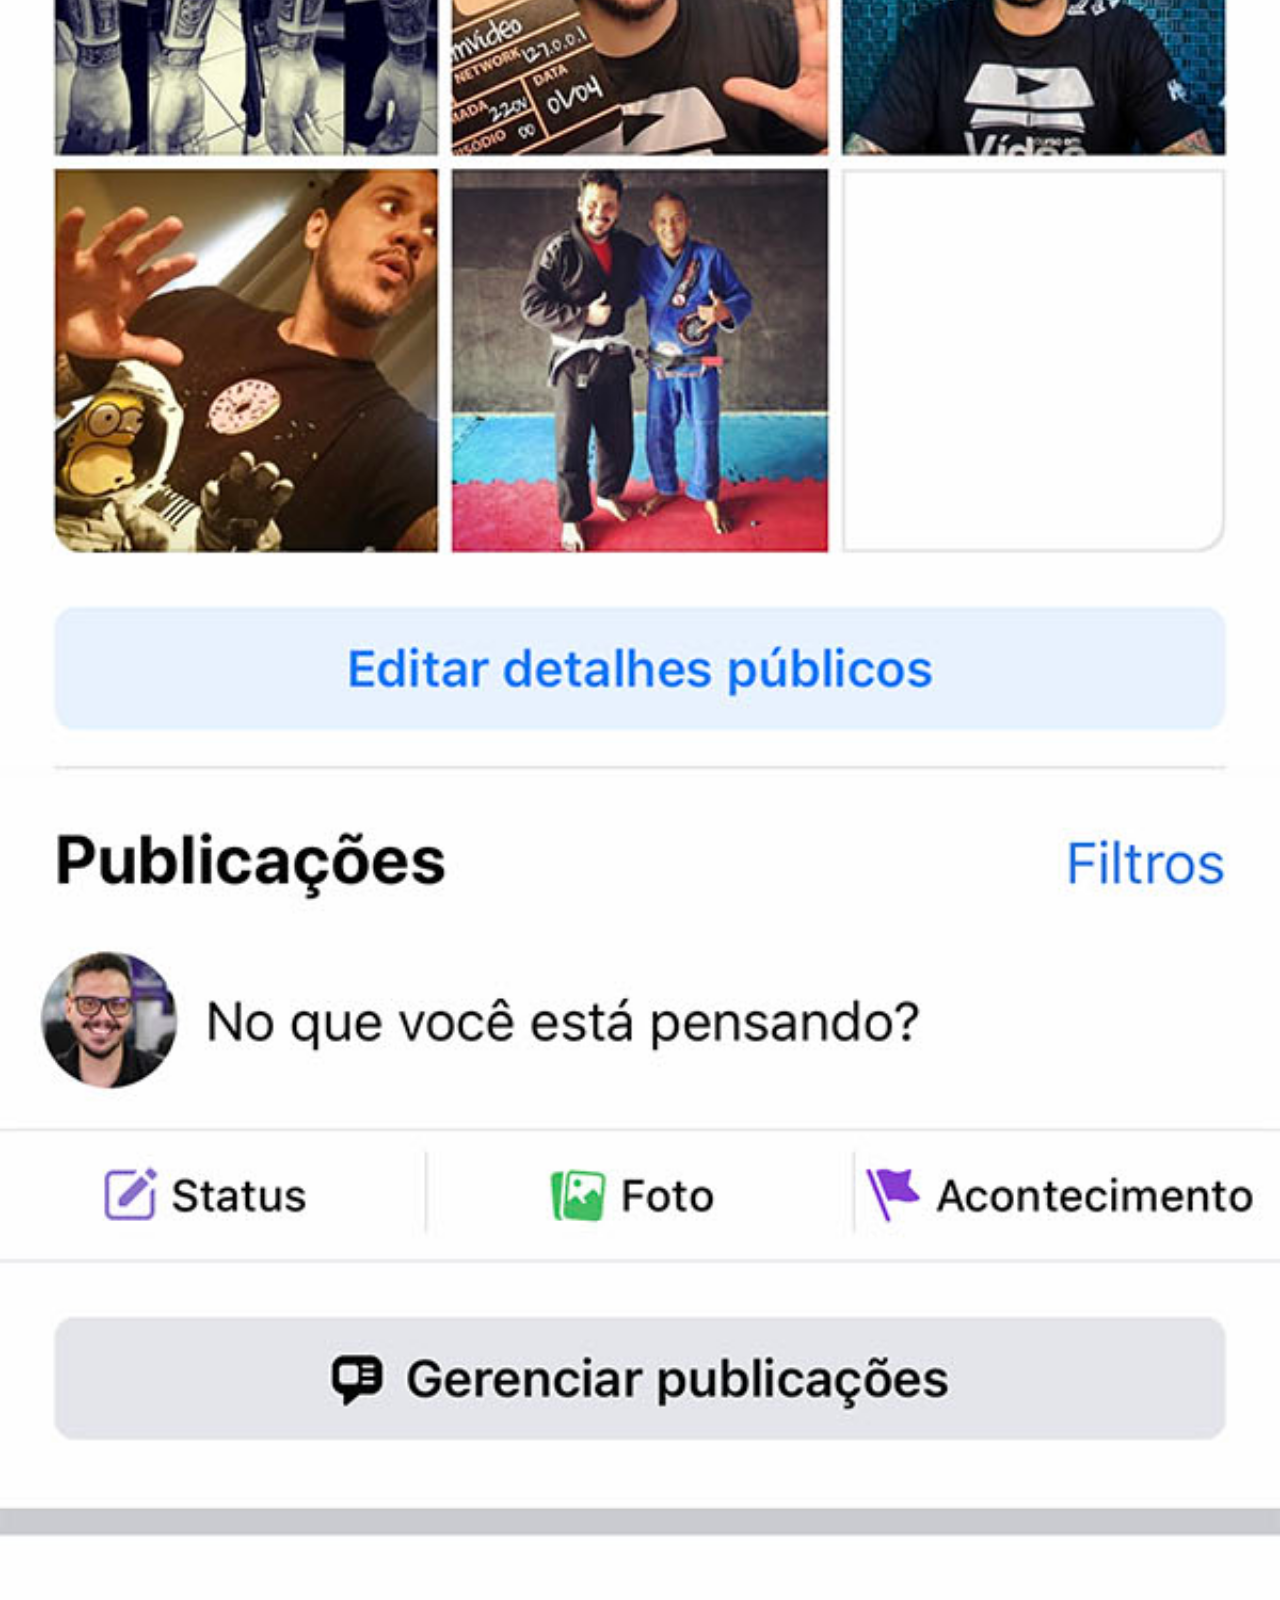
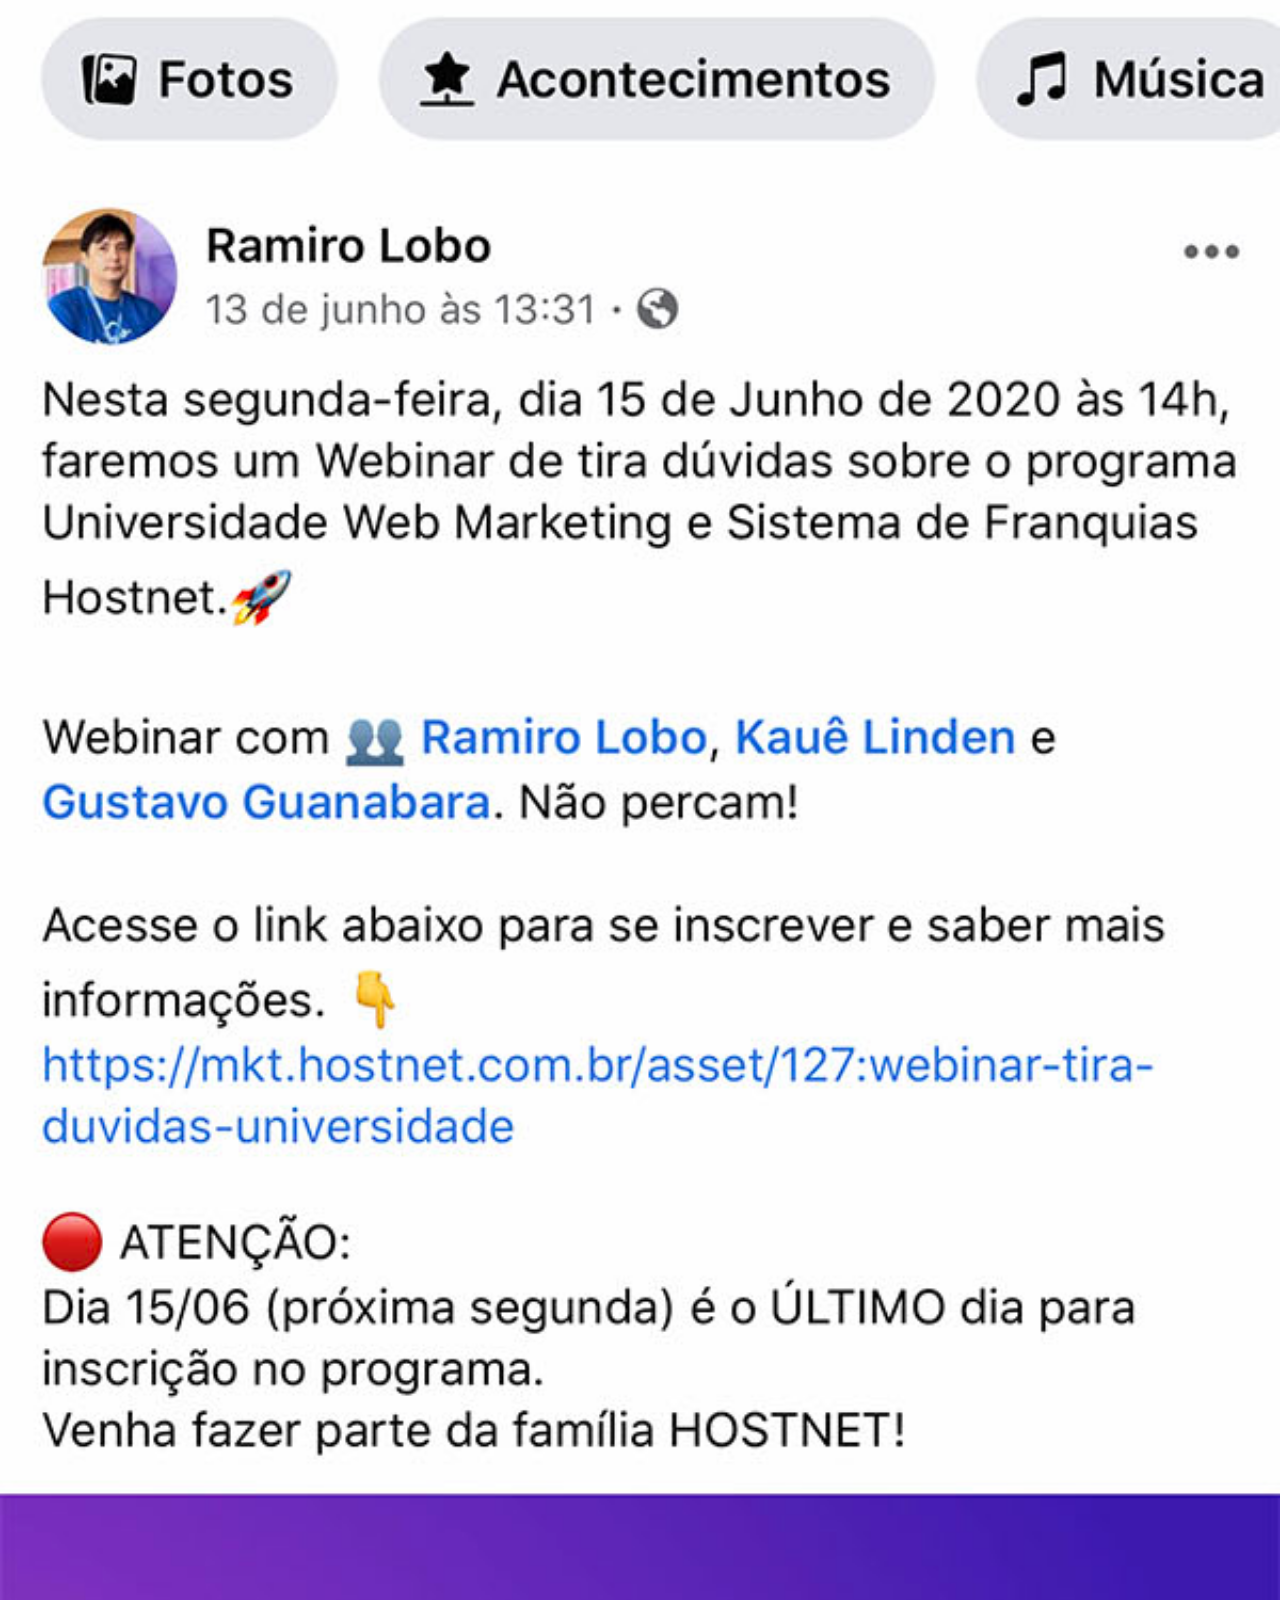
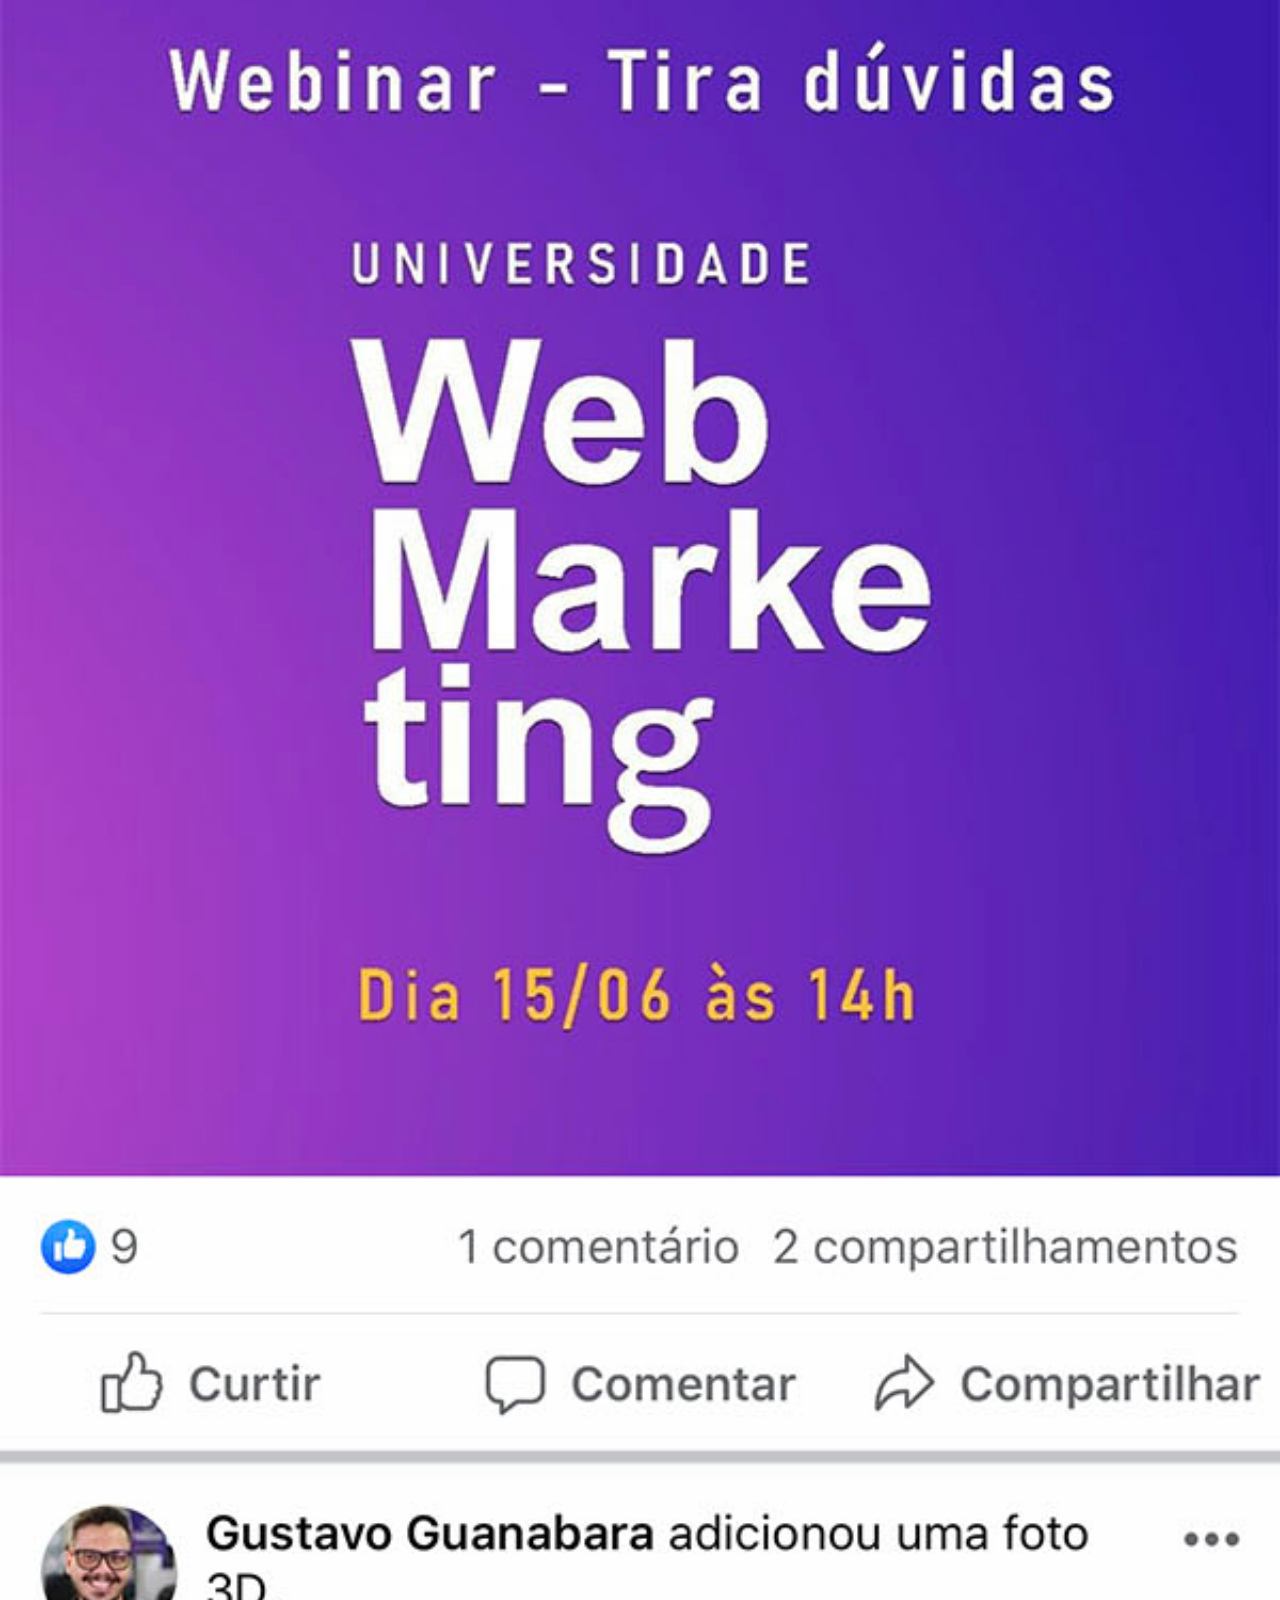
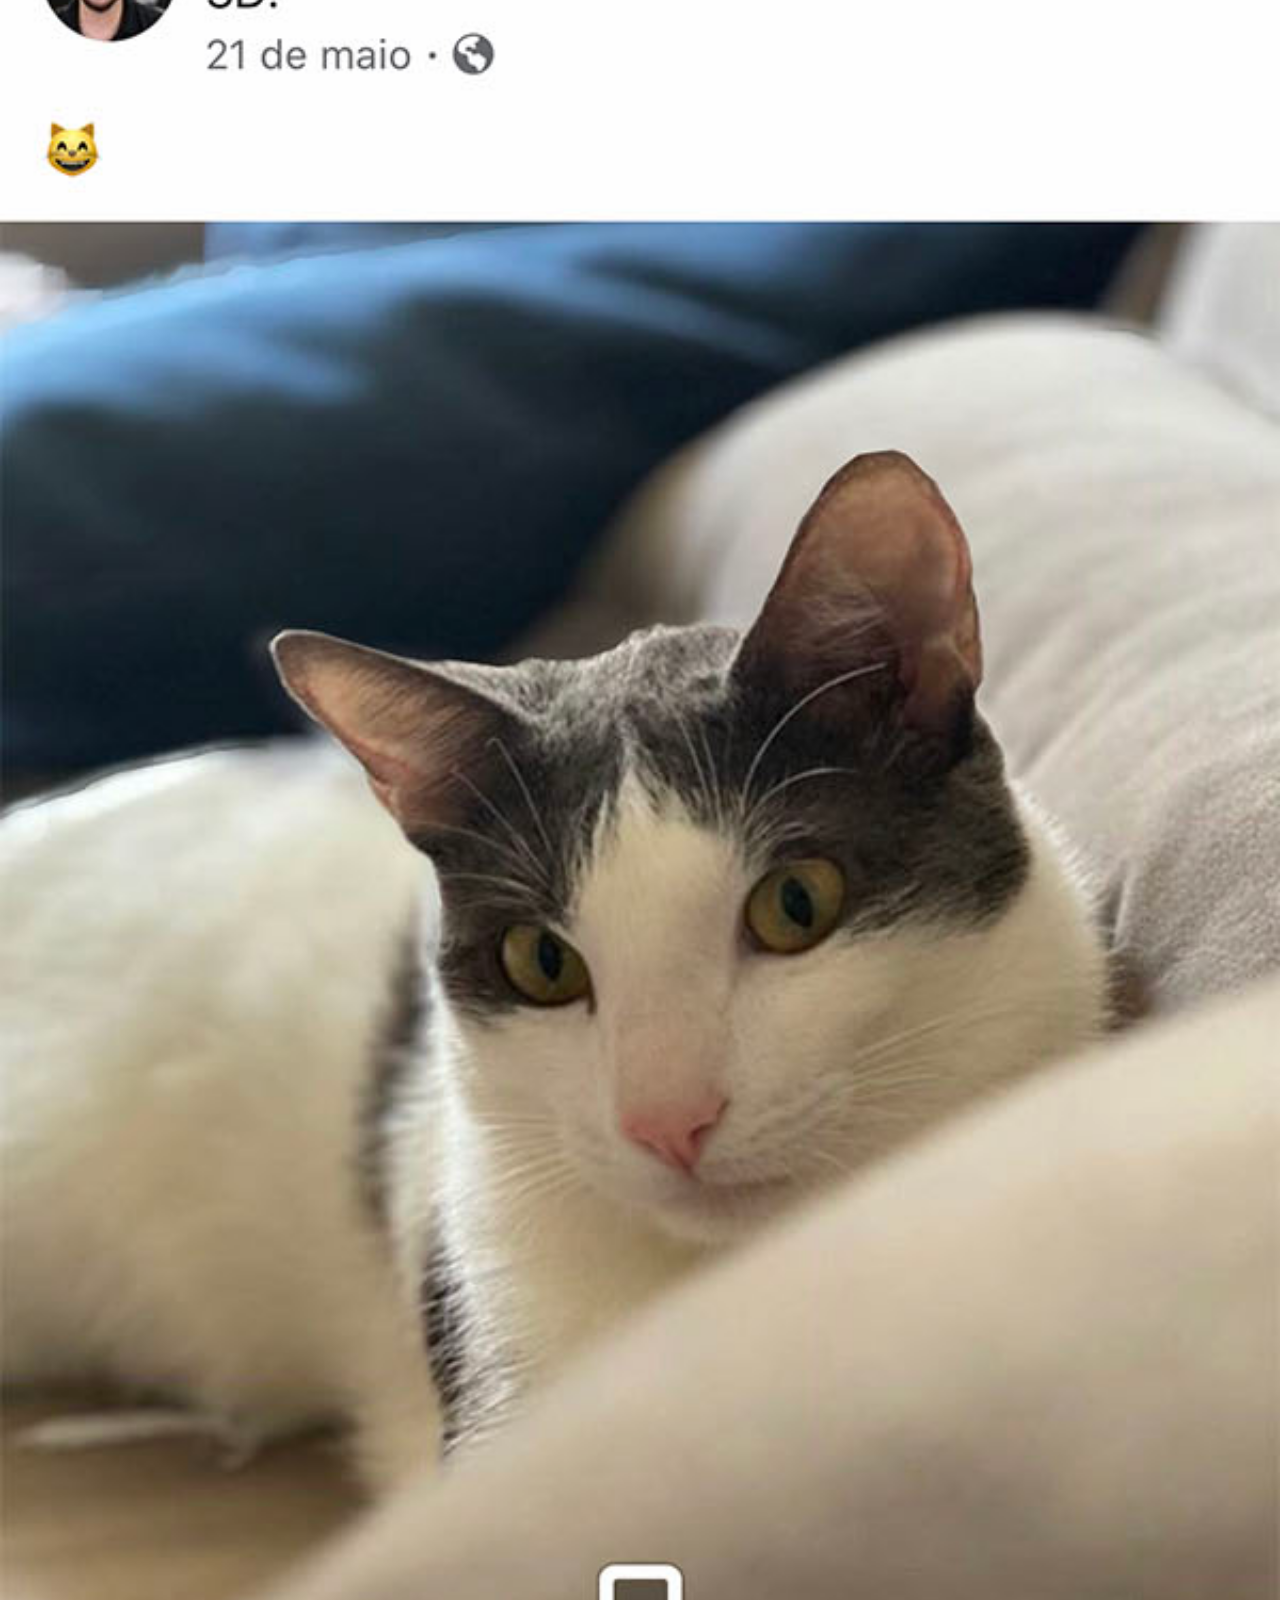
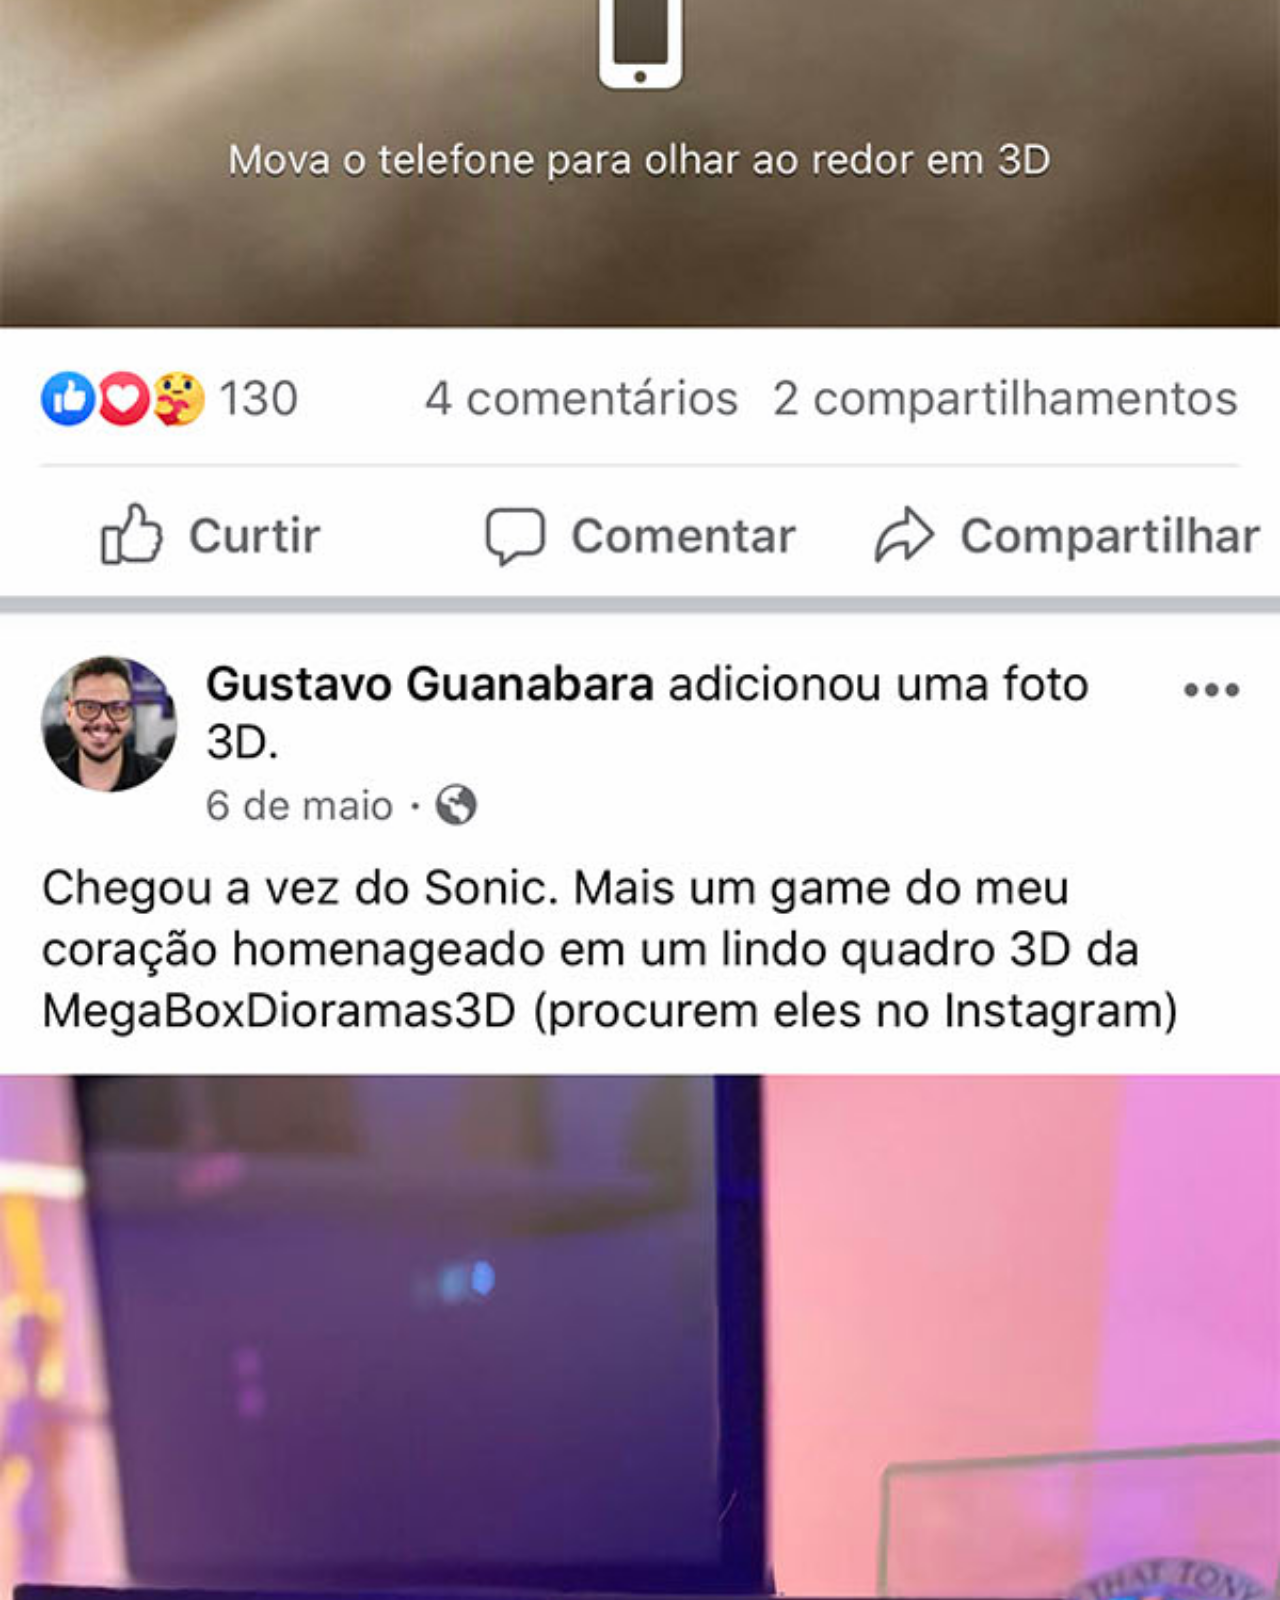
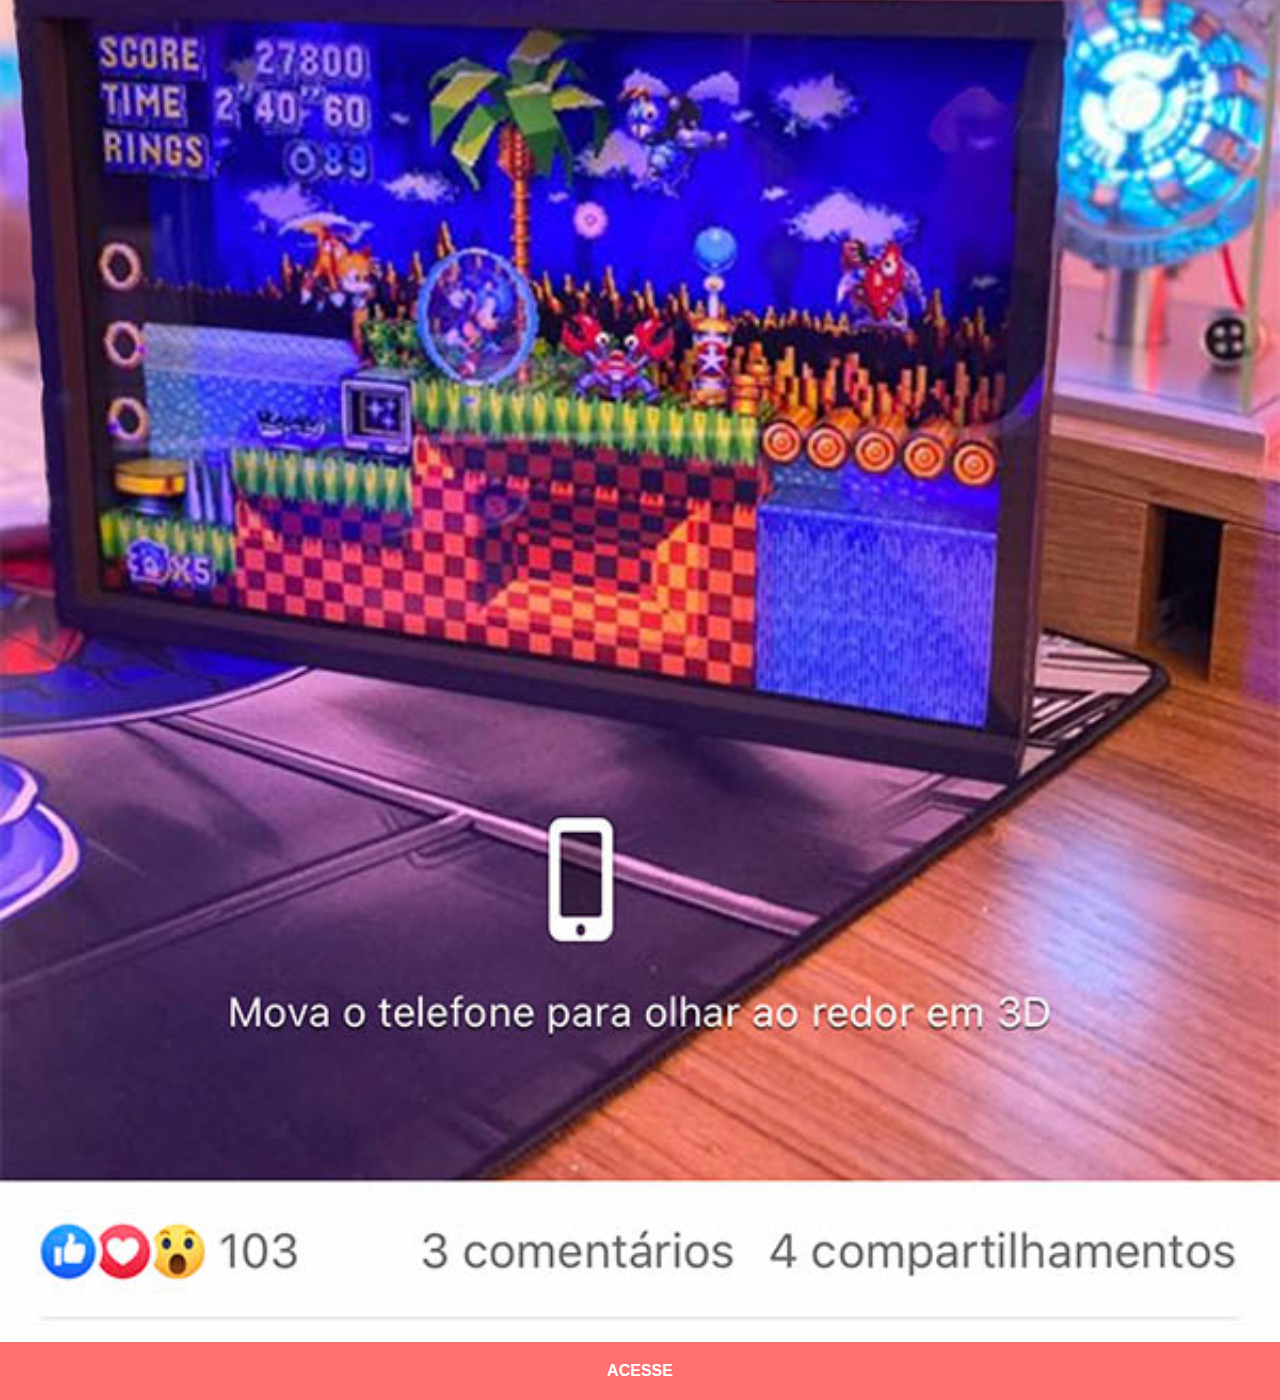
==== commit 8ef3e5a9: "att projeto" ====
--- a/facebook.html
+++ b/facebook.html
@@ -9,5 +9,6 @@
 </head>
 <body>
     <img src="imagens/tela-facebook.jpg" alt="tela do facebook">
+    <a href="https://www.facebook.com/GustavoGuanabara" target="_blank">ACESSE</a>
 </body>
 </html>